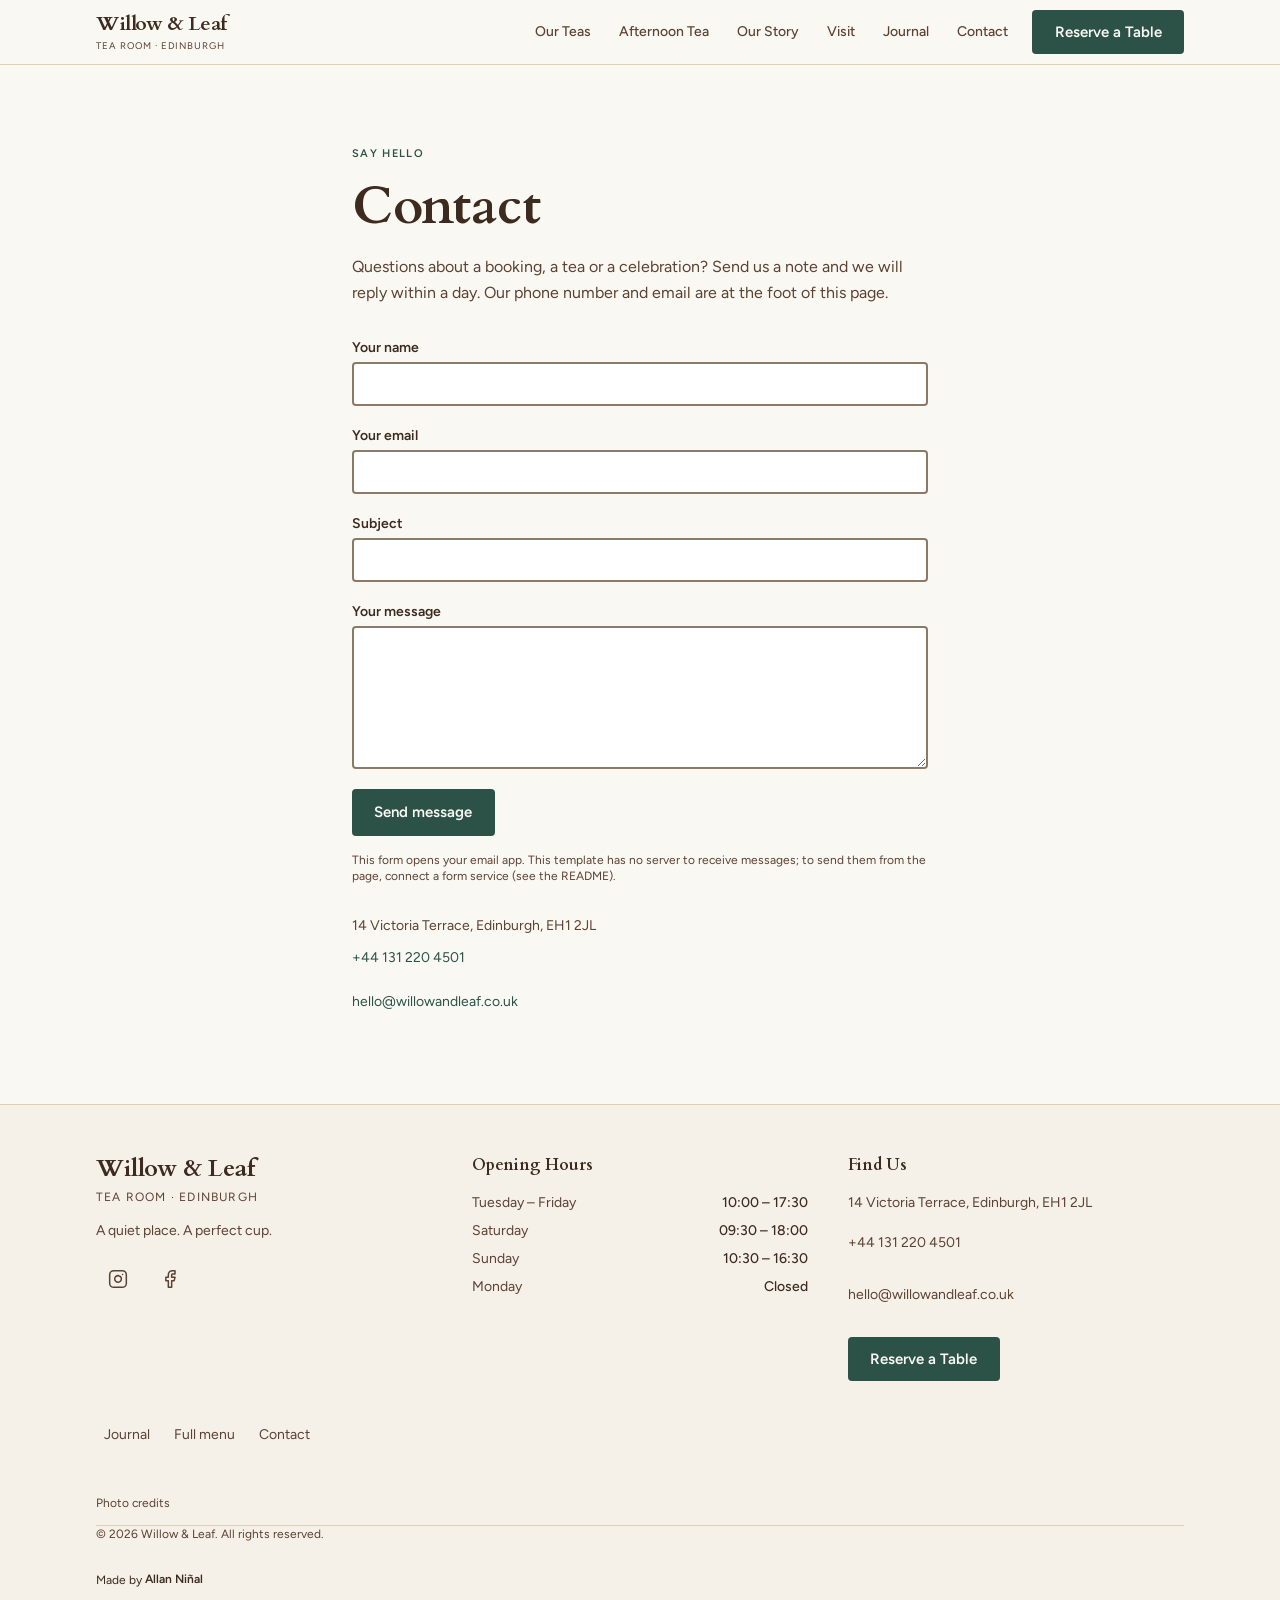
==== contact/index.html @ 3874a384 "Steeped HTML edition 1.0.0 Co-Authored-By: Claude Sonnet 5.5 <noreply@anthropic.com> Claude-Session:" ====
<!DOCTYPE html><html lang="en" class="scroll-smooth"> <head><meta charset="utf-8"><meta name="viewport" content="width=device-width, initial-scale=1, viewport-fit=cover"><meta name="theme-color" content="#FAF8F3"><title>Contact — Willow &amp; Leaf</title><meta name="description" content="Write to Willow &#38; Leaf: a booking, a tea or a celebration."><link rel="canonical" href="https://example.com/contact/"><meta name="robots" content="index, follow"><meta name="author" content="Willow &#38; Leaf"><!-- Open Graph --><meta property="og:title" content="Contact — Willow &#38; Leaf"><meta property="og:description" content="Write to Willow &#38; Leaf: a booking, a tea or a celebration."><meta property="og:url" content="https://example.com/contact/"><meta property="og:type" content="website"><meta property="og:site_name" content="The Willow &#38; Leaf Tea Room — Afternoon Tea &#38; Rare Teas"><meta property="og:locale" content="en_GB"><meta property="og:image" content="https://example.com/og-image.png"><meta property="og:image:type" content="image/png"><meta property="og:image:width" content="1200"><meta property="og:image:height" content="630"><meta property="og:image:alt" content="The Willow &#38; Leaf Tea Room — A quiet place. A perfect cup."><!-- Twitter / X --><meta name="twitter:card" content="summary_large_image"><meta name="twitter:title" content="Contact — Willow &#38; Leaf"><meta name="twitter:description" content="Write to Willow &#38; Leaf: a booking, a tea or a celebration."><meta name="twitter:image" content="https://example.com/og-image.png"><link rel="icon" href="../favicon.svg" type="image/svg+xml"><link rel="apple-touch-icon" href="../favicon.svg"><script type="application/ld+json">{"@context":"https://schema.org","@type":"CafeOrCoffeeShop","name":"The Willow & Leaf Tea Room","description":"A serene Edinburgh tea room: curated green, black, oolong, herbal and matcha teas, and afternoon tea sets.","url":"https://example.com/","telephone":"+44 131 220 4501","email":"hello@willowandleaf.co.uk","address":{"@type":"PostalAddress","streetAddress":"14 Victoria Terrace","addressLocality":"Edinburgh","addressRegion":"Scotland","postalCode":"EH1 2JL","addressCountry":"GB"},"geo":{"@type":"GeoCoordinates","latitude":55.949,"longitude":-3.1921},"openingHoursSpecification":[{"@type":"OpeningHoursSpecification","dayOfWeek":["Tuesday","Wednesday","Thursday","Friday"],"opens":"10:00","closes":"17:30"},{"@type":"OpeningHoursSpecification","dayOfWeek":"Saturday","opens":"09:30","closes":"18:00"},{"@type":"OpeningHoursSpecification","dayOfWeek":"Sunday","opens":"10:30","closes":"16:30"}],"hasMenu":"https://example.com/#teas","servesCuisine":"Tea Room","priceRange":"££","image":"https://example.com/og-image.png"}</script><script type="application/ld+json">{"@context":"https://schema.org","@type":"WebSite","name":"The Willow & Leaf Tea Room — Afternoon Tea & Rare Teas","url":"https://example.com/","description":"A serene Edinburgh tea room: curated green, black, oolong, herbal and matcha teas, and afternoon tea sets."}</script><script type="application/ld+json">{"@context":"https://schema.org","@type":"BreadcrumbList","itemListElement":[{"@type":"ListItem","position":1,"name":"Home","item":"https://example.com/"},{"@type":"ListItem","position":2,"name":"Contact","item":"https://example.com/contact/"}]}</script><link rel="stylesheet" href="../assets/index.BjaUnk6a.css"></head> <body class="min-h-screen flex flex-col antialiased"> <header class="sticky top-0 z-50" style="background-color: var(--color-bg); border-bottom: 1px solid var(--color-border);" data-astro-cid-ctg3m53h> <div class="container-x" data-astro-cid-ctg3m53h> <div class="flex items-center justify-between h-16 gap-4" data-astro-cid-ctg3m53h> <!-- Wordmark --> <a href="../index.html" class="flex flex-col justify-center leading-none" style="min-height: 44px;" aria-label="Willow & Leaf Tea Room — home" data-astro-cid-ctg3m53h> <span class="font-display text-xl font-bold tracking-tight" style="color: var(--color-text);" data-astro-cid-ctg3m53h>Willow &amp; Leaf</span> <span class="text-xs font-sans tracking-widest uppercase" style="color: var(--color-text-muted); font-size: 0.6rem;" data-astro-cid-ctg3m53h>Tea Room &middot; Edinburgh</span> </a> <!-- Desktop nav --> <nav class="desktop-nav" aria-label="Main navigation" data-astro-cid-ctg3m53h> <a href="../index.html#teas" class="nav-link" data-astro-cid-ctg3m53h>Our Teas</a><a href="../index.html#afternoon-tea" class="nav-link" data-astro-cid-ctg3m53h>Afternoon Tea</a><a href="../index.html#story" class="nav-link" data-astro-cid-ctg3m53h>Our Story</a><a href="../index.html#reservations" class="nav-link" data-astro-cid-ctg3m53h>Visit</a><a href="../journal/index.html" class="nav-link" data-astro-cid-ctg3m53h>Journal</a><a href="./index.html" class="nav-link" data-astro-cid-ctg3m53h>Contact</a> <a href="../index.html#reservations" class="btn-primary text-sm" style="min-height: 44px;" data-astro-cid-ctg3m53h>Reserve a Table</a> </nav> <!-- Phone: menu (no JavaScript) --> <details class="mobile-menu" data-astro-cid-ctg3m53h> <summary aria-label="Menu" data-astro-cid-ctg3m53h>Menu</summary> <nav aria-label="Mobile navigation" data-astro-cid-ctg3m53h> <a href="../index.html#teas" data-astro-cid-ctg3m53h>Our Teas</a><a href="../index.html#afternoon-tea" data-astro-cid-ctg3m53h>Afternoon Tea</a><a href="../index.html#story" data-astro-cid-ctg3m53h>Our Story</a><a href="../index.html#reservations" data-astro-cid-ctg3m53h>Visit</a><a href="../journal/index.html" data-astro-cid-ctg3m53h>Journal</a><a href="./index.html" data-astro-cid-ctg3m53h>Contact</a> <a href="../index.html#reservations" class="mobile-menu__cta" data-astro-cid-ctg3m53h>Reserve a Table</a> </nav> </details> </div> </div> </header>  <main id="main-content" class="flex-1">  <section class="container-x py-20" aria-labelledby="contact-heading"> <div class="max-w-xl mx-auto"> <p class="label-eyebrow mb-3">Say hello</p> <h1 id="contact-heading" class="font-display font-bold" style="font-size: clamp(2.25rem, 5vw, 3.25rem); color: var(--color-text);">Contact</h1> <p class="mt-4 text-base leading-relaxed" style="color: var(--color-text-muted);">Questions about a booking, a tea or a celebration? Send us a note and we will reply within a day. Our phone number and email are at the foot of this page.</p> <!--
        No back end. This form opens the visitor's email app, addressed to the
        address below. To send messages from the page itself, point `action` at a
        form service (Formspree, Formspark, Web3Forms, Netlify Forms...), remove
        enctype, and set method="post" as that service describes.
      --> <form action="mailto:hello@willowandleaf.co.uk" method="post" enctype="text/plain" class="mt-8 grid gap-5"> <label class="grid gap-1 text-sm font-semibold" style="color: var(--color-text);">Your name
<input type="text" name="name" required autocomplete="name" class="field"> </label> <label class="grid gap-1 text-sm font-semibold" style="color: var(--color-text);">Your email
<input type="email" name="email" required autocomplete="email" class="field"> </label> <label class="grid gap-1 text-sm font-semibold" style="color: var(--color-text);">Subject
<input type="text" name="subject" class="field"> </label> <label class="grid gap-1 text-sm font-semibold" style="color: var(--color-text);">Your message
<textarea name="message" rows="6" required class="field"></textarea> </label> <div><button type="submit" class="btn-primary">Send message</button></div> </form> <p class="mt-4 text-xs" style="color: var(--color-text-muted);">
This form opens your email app. This template has no server to receive messages; to send them from the page, connect a form service (see the README).
</p> <address class="not-italic mt-8 text-sm" style="color: var(--color-text-muted);"> 14 Victoria Terrace, Edinburgh, EH1 2JL<br> <a href="tel:+441312204501" style="color: var(--color-accent); display: inline-flex; align-items: center; min-height: 44px;">+44 131 220 4501</a><br> <a href="mailto:hello@willowandleaf.co.uk" style="color: var(--color-accent); display: inline-flex; align-items: center; min-height: 44px;">hello@willowandleaf.co.uk</a> </address> </div> </section>  </main> <footer style="background-color: var(--color-surface); border-top: 1px solid var(--color-border);" data-astro-cid-gcn2mc3v> <div class="container-x py-12" data-astro-cid-gcn2mc3v> <div class="grid grid-cols-1 md:grid-cols-3 gap-10" data-astro-cid-gcn2mc3v> <!-- Brand --> <div data-astro-cid-gcn2mc3v> <p class="font-display text-2xl font-bold" style="color: var(--color-text);" data-astro-cid-gcn2mc3v>Willow &amp; Leaf</p> <p class="text-xs tracking-widest uppercase mt-1 mb-4" style="color: var(--color-text-muted); font-family: Figtree, sans-serif;" data-astro-cid-gcn2mc3v>Tea Room · Edinburgh</p> <p class="text-sm" style="color: var(--color-text-muted);" data-astro-cid-gcn2mc3v>A quiet place. A perfect cup.</p> <div class="flex gap-2 mt-4" data-astro-cid-gcn2mc3v> <a href="https://instagram.com" target="_blank" rel="noopener noreferrer" aria-label="Instagram" class="hover:opacity-70 transition-opacity" style="color: var(--color-text-muted); display:inline-flex; align-items:center; justify-content:center; min-width:44px; min-height:44px;" data-astro-cid-gcn2mc3v> <!-- Instagram icon --> <svg width="20" height="20" viewBox="0 0 24 24" fill="none" stroke="currentColor" stroke-width="1.8" stroke-linecap="round" stroke-linejoin="round" aria-hidden="true" data-astro-cid-gcn2mc3v> <rect x="2" y="2" width="20" height="20" rx="5" ry="5" data-astro-cid-gcn2mc3v></rect><path d="M16 11.37A4 4 0 1 1 12.63 8 4 4 0 0 1 16 11.37z" data-astro-cid-gcn2mc3v></path><line x1="17.5" y1="6.5" x2="17.51" y2="6.5" data-astro-cid-gcn2mc3v></line> </svg> </a> <a href="https://facebook.com" target="_blank" rel="noopener noreferrer" aria-label="Facebook" class="hover:opacity-70 transition-opacity" style="color: var(--color-text-muted); display:inline-flex; align-items:center; justify-content:center; min-width:44px; min-height:44px;" data-astro-cid-gcn2mc3v> <svg width="20" height="20" viewBox="0 0 24 24" fill="none" stroke="currentColor" stroke-width="1.8" stroke-linecap="round" stroke-linejoin="round" aria-hidden="true" data-astro-cid-gcn2mc3v> <path d="M18 2h-3a5 5 0 0 0-5 5v3H7v4h3v8h4v-8h3l1-4h-4V7a1 1 0 0 1 1-1h3z" data-astro-cid-gcn2mc3v></path> </svg> </a> </div> </div> <!-- Hours --> <div data-astro-cid-gcn2mc3v> <h2 class="font-display text-base font-bold mb-4" style="color: var(--color-text);" data-astro-cid-gcn2mc3v>Opening Hours</h2> <dl class="space-y-2" data-astro-cid-gcn2mc3v> <div class="flex justify-between gap-4 text-sm" data-astro-cid-gcn2mc3v> <dt style="color: var(--color-text-muted);" data-astro-cid-gcn2mc3v>Tuesday – Friday</dt> <dd class="font-medium" style="color: var(--color-text);" data-astro-cid-gcn2mc3v>10:00 – 17:30</dd> </div><div class="flex justify-between gap-4 text-sm" data-astro-cid-gcn2mc3v> <dt style="color: var(--color-text-muted);" data-astro-cid-gcn2mc3v>Saturday</dt> <dd class="font-medium" style="color: var(--color-text);" data-astro-cid-gcn2mc3v>09:30 – 18:00</dd> </div><div class="flex justify-between gap-4 text-sm" data-astro-cid-gcn2mc3v> <dt style="color: var(--color-text-muted);" data-astro-cid-gcn2mc3v>Sunday</dt> <dd class="font-medium" style="color: var(--color-text);" data-astro-cid-gcn2mc3v>10:30 – 16:30</dd> </div><div class="flex justify-between gap-4 text-sm" data-astro-cid-gcn2mc3v> <dt style="color: var(--color-text-muted);" data-astro-cid-gcn2mc3v>Monday</dt> <dd class="font-medium" style="color: var(--color-text);" data-astro-cid-gcn2mc3v>Closed</dd> </div> </dl> </div> <!-- Contact --> <div data-astro-cid-gcn2mc3v> <h2 class="font-display text-base font-bold mb-4" style="color: var(--color-text);" data-astro-cid-gcn2mc3v>Find Us</h2> <address class="not-italic space-y-2 text-sm" style="color: var(--color-text-muted);" data-astro-cid-gcn2mc3v> <p data-astro-cid-gcn2mc3v>14 Victoria Terrace, Edinburgh, EH1 2JL</p> <p data-astro-cid-gcn2mc3v> <a href="tel:+441312204501" class="hover:underline" style="color: var(--color-text-muted); display:inline-flex; align-items:center; min-height:44px;" data-astro-cid-gcn2mc3v>+44 131 220 4501</a> </p> <p data-astro-cid-gcn2mc3v> <a href="mailto:hello@willowandleaf.co.uk" class="hover:underline" style="color: var(--color-text-muted); display:inline-flex; align-items:center; min-height:44px;" data-astro-cid-gcn2mc3v>hello@willowandleaf.co.uk</a> </p> </address> <div class="mt-5" data-astro-cid-gcn2mc3v> <a href="../index.html#reservations" class="btn-primary text-sm" data-astro-cid-gcn2mc3v>Reserve a Table</a> </div> </div> </div> <nav aria-label="Pages" class="mt-8 text-sm flex flex-wrap gap-x-2" data-astro-cid-gcn2mc3v> <a href="../journal/index.html" style="color: var(--color-text-muted); padding: 0 0.5rem; display:inline-flex; align-items:center; min-height:44px;" data-astro-cid-gcn2mc3v>Journal</a> <a href="../menu/index.html" style="color: var(--color-text-muted); padding: 0 0.5rem; display:inline-flex; align-items:center; min-height:44px;" data-astro-cid-gcn2mc3v>Full menu</a> <a href="./index.html" style="color: var(--color-text-muted); padding: 0 0.5rem; display:inline-flex; align-items:center; min-height:44px;" data-astro-cid-gcn2mc3v>Contact</a> </nav> <!-- Photo credits. Required while you use the demo photos (Unsplash asks for
         the photographer and a link). Delete this whole <details> block once you
         have replaced the photos with your own. --> <details class="mt-6 text-xs" style="color: var(--color-text-muted);" data-photo-credits data-astro-cid-gcn2mc3v> <summary style="cursor: pointer; min-height: 44px; display: flex; align-items: center;" data-astro-cid-gcn2mc3v>Photo credits</summary> <p class="mt-2" data-astro-cid-gcn2mc3v>
Demo photographs from <a href="https://unsplash.com/?utm_source=allanninal_dev&utm_medium=referral" style="text-decoration: underline;" data-astro-cid-gcn2mc3v>Unsplash</a>. Replace them, and these credits, with your own before launch.
</p> <ul class="mt-2 space-y-1 list-none p-0" data-astro-cid-gcn2mc3v> <li data-astro-cid-gcn2mc3v>Tea room hero: Photo by <a href="https://unsplash.com/@tom_macret?utm_source=allanninal_dev&utm_medium=referral" style="text-decoration: underline;" data-astro-cid-gcn2mc3v>Tom Macret</a> on <a href="https://unsplash.com/photos/1_xwVP_vsGY?utm_source=allanninal_dev&utm_medium=referral" style="text-decoration: underline;" data-astro-cid-gcn2mc3v>Unsplash</a></li><li data-astro-cid-gcn2mc3v>Main tea room: Photo by <a href="https://unsplash.com/@next_angus?utm_source=allanninal_dev&utm_medium=referral" style="text-decoration: underline;" data-astro-cid-gcn2mc3v>angus chow</a> on <a href="https://unsplash.com/photos/ofVDtGFlFVE?utm_source=allanninal_dev&utm_medium=referral" style="text-decoration: underline;" data-astro-cid-gcn2mc3v>Unsplash</a></li><li data-astro-cid-gcn2mc3v>Matcha preparation: Photo by <a href="https://unsplash.com/@danielstiel?utm_source=allanninal_dev&utm_medium=referral" style="text-decoration: underline;" data-astro-cid-gcn2mc3v>Daniel Stiel</a> on <a href="https://unsplash.com/photos/DzVKl4U-3NA?utm_source=allanninal_dev&utm_medium=referral" style="text-decoration: underline;" data-astro-cid-gcn2mc3v>Unsplash</a></li><li data-astro-cid-gcn2mc3v>Three-tier stand: Photo by <a href="https://unsplash.com/@micheile?utm_source=allanninal_dev&utm_medium=referral" style="text-decoration: underline;" data-astro-cid-gcn2mc3v>micheile henderson</a> on <a href="https://unsplash.com/photos/ofHmRLuKfmw?utm_source=allanninal_dev&utm_medium=referral" style="text-decoration: underline;" data-astro-cid-gcn2mc3v>Unsplash</a></li><li data-astro-cid-gcn2mc3v>Tea selection: Photo by <a href="https://unsplash.com/@mediha32?utm_source=allanninal_dev&utm_medium=referral" style="text-decoration: underline;" data-astro-cid-gcn2mc3v>mediha ekici</a> on <a href="https://unsplash.com/photos/zTtMi-kh7Uo?utm_source=allanninal_dev&utm_medium=referral" style="text-decoration: underline;" data-astro-cid-gcn2mc3v>Unsplash</a></li><li data-astro-cid-gcn2mc3v>Handmade teaware: Photo by <a href="https://unsplash.com/@eprouzet?utm_source=allanninal_dev&utm_medium=referral" style="text-decoration: underline;" data-astro-cid-gcn2mc3v>Eric Prouzet</a> on <a href="https://unsplash.com/photos/ci5XSX79brI?utm_source=allanninal_dev&utm_medium=referral" style="text-decoration: underline;" data-astro-cid-gcn2mc3v>Unsplash</a></li><li data-astro-cid-gcn2mc3v>Garden terrace: Photo by <a href="https://unsplash.com/@nicknight?utm_source=allanninal_dev&utm_medium=referral" style="text-decoration: underline;" data-astro-cid-gcn2mc3v>Nick Night</a> on <a href="https://unsplash.com/photos/8C5n-gZHw6s?utm_source=allanninal_dev&utm_medium=referral" style="text-decoration: underline;" data-astro-cid-gcn2mc3v>Unsplash</a></li> </ul> </details> <!-- Bottom bar --> <hr class="section-rule my-8" data-astro-cid-gcn2mc3v> <p class="text-xs" style="color: var(--color-text-muted);" data-astro-cid-gcn2mc3v>&copy; 2026 Willow &amp; Leaf. All rights reserved.</p>  <p class="maker-credit" data-maker-credit="1" data-astro-cid-gcn2mc3v>Made by <a style="display:inline-flex; align-items:center; min-height:44px;" href="https://www.linkedin.com/in/allanninal/" data-maker-credit="1" target="_blank" rel="noopener noreferrer" data-astro-cid-gcn2mc3v>Allan Ni&ntilde;al</a></p> </div> </footer>   </body></html>
---- assets/index.BjaUnk6a.css ----
@font-face{font-family:Cardo;font-style:normal;font-display:swap;font-weight:400;src:url([data-uri]) format("woff2"),url([data-uri]) format("woff");unicode-range:U+0304-0305,U+0308,U+0331,U+10330-1034A}@font-face{font-family:Cardo;font-style:normal;font-display:swap;font-weight:400;src:url(./cardo-greek-ext-400-normal.BmflC58X.woff2) format("woff2"),url(./cardo-greek-ext-400-normal.CB8xVWWz.woff) format("woff");unicode-range:U+1F00-1FFF}@font-face{font-family:Cardo;font-style:normal;font-display:swap;font-weight:400;src:url(./cardo-greek-400-normal.FVaAFONy.woff2) format("woff2"),url(./cardo-greek-400-normal.DLTL0h9b.woff) format("woff");unicode-range:U+0370-0377,U+037A-037F,U+0384-038A,U+038C,U+038E-03A1,U+03A3-03FF}@font-face{font-family:Cardo;font-style:normal;font-display:swap;font-weight:400;src:url(./cardo-hebrew-400-normal.XzdPOIGN.woff2) format("woff2"),url(./cardo-hebrew-400-normal.CUvtiQ2s.woff) format("woff");unicode-range:U+0307-0308,U+0590-05FF,U+200C-2010,U+20AA,U+25CC,U+FB1D-FB4F}@font-face{font-family:Cardo;font-style:normal;font-display:swap;font-weight:400;src:url([data-uri]) format("woff2"),url([data-uri]) format("woff");unicode-range:U+10300-1032F}@font-face{font-family:Cardo;font-style:normal;font-display:swap;font-weight:400;src:url([data-uri]) format("woff2"),url([data-uri]) format("woff");unicode-range:U+16A0-16F8}@font-face{font-family:Cardo;font-style:normal;font-display:swap;font-weight:400;src:url(./cardo-latin-ext-400-normal.Bz9_wDRX.woff2) format("woff2"),url(./cardo-latin-ext-400-normal.Cevs836X.woff) format("woff");unicode-range:U+0100-02BA,U+02BD-02C5,U+02C7-02CC,U+02CE-02D7,U+02DD-02FF,U+0304,U+0308,U+0329,U+1D00-1DBF,U+1E00-1E9F,U+1EF2-1EFF,U+2020,U+20A0-20AB,U+20AD-20C0,U+2113,U+2C60-2C7F,U+A720-A7FF}@font-face{font-family:Cardo;font-style:normal;font-display:swap;font-weight:400;src:url(./cardo-latin-400-normal.CFoX0N4J.woff2) format("woff2"),url(./cardo-latin-400-normal.DBrrJcp6.woff) format("woff");unicode-range:U+0000-00FF,U+0131,U+0152-0153,U+02BB-02BC,U+02C6,U+02DA,U+02DC,U+0304,U+0308,U+0329,U+2000-206F,U+20AC,U+2122,U+2191,U+2193,U+2212,U+2215,U+FEFF,U+FFFD}@font-face{font-family:Cardo;font-style:italic;font-display:swap;font-weight:400;src:url([data-uri]) format("woff2"),url([data-uri]) format("woff");unicode-range:U+0304-0305,U+0308,U+0331,U+10330-1034A}@font-face{font-family:Cardo;font-style:italic;font-display:swap;font-weight:400;src:url(./cardo-greek-ext-400-italic.BaygHXC1.woff2) format("woff2"),url(./cardo-greek-ext-400-italic.Kv0lm6TA.woff) format("woff");unicode-range:U+1F00-1FFF}@font-face{font-family:Cardo;font-style:italic;font-display:swap;font-weight:400;src:url(./cardo-greek-400-italic.CVrcLkMl.woff2) format("woff2"),url(./cardo-greek-400-italic.BV5pmvav.woff) format("woff");unicode-range:U+0370-0377,U+037A-037F,U+0384-038A,U+038C,U+038E-03A1,U+03A3-03FF}@font-face{font-family:Cardo;font-style:italic;font-display:swap;font-weight:400;src:url(./cardo-hebrew-400-italic.BEi7fGyD.woff2) format("woff2"),url(./cardo-hebrew-400-italic.D9b1VHUb.woff) format("woff");unicode-range:U+0307-0308,U+0590-05FF,U+200C-2010,U+20AA,U+25CC,U+FB1D-FB4F}@font-face{font-family:Cardo;font-style:italic;font-display:swap;font-weight:400;src:url([data-uri]) format("woff2"),url([data-uri]) format("woff");unicode-range:U+10300-1032F}@font-face{font-family:Cardo;font-style:italic;font-display:swap;font-weight:400;src:url([data-uri]) format("woff2"),url([data-uri]) format("woff");unicode-range:U+16A0-16F8}@font-face{font-family:Cardo;font-style:italic;font-display:swap;font-weight:400;src:url(./cardo-latin-ext-400-italic.CPQFJdow.woff2) format("woff2"),url(./cardo-latin-ext-400-italic.Laf-jz1k.woff) format("woff");unicode-range:U+0100-02BA,U+02BD-02C5,U+02C7-02CC,U+02CE-02D7,U+02DD-02FF,U+0304,U+0308,U+0329,U+1D00-1DBF,U+1E00-1E9F,U+1EF2-1EFF,U+2020,U+20A0-20AB,U+20AD-20C0,U+2113,U+2C60-2C7F,U+A720-A7FF}@font-face{font-family:Cardo;font-style:italic;font-display:swap;font-weight:400;src:url(./cardo-latin-400-italic.DS-zTz6l.woff2) format("woff2"),url(./cardo-latin-400-italic.4xrlgVMP.woff) format("woff");unicode-range:U+0000-00FF,U+0131,U+0152-0153,U+02BB-02BC,U+02C6,U+02DA,U+02DC,U+0304,U+0308,U+0329,U+2000-206F,U+20AC,U+2122,U+2191,U+2193,U+2212,U+2215,U+FEFF,U+FFFD}@font-face{font-family:Cardo;font-style:normal;font-display:swap;font-weight:700;src:url([data-uri]) format("woff2"),url([data-uri]) format("woff");unicode-range:U+0304-0305,U+0308,U+0331,U+10330-1034A}@font-face{font-family:Cardo;font-style:normal;font-display:swap;font-weight:700;src:url(./cardo-greek-ext-700-normal.CHTlP3tq.woff2) format("woff2"),url(./cardo-greek-ext-700-normal.CEXTY09e.woff) format("woff");unicode-range:U+1F00-1FFF}@font-face{font-family:Cardo;font-style:normal;font-display:swap;font-weight:700;src:url(./cardo-greek-700-normal.zkkIUgsJ.woff2) format("woff2"),url(./cardo-greek-700-normal.CZgR5mDV.woff) format("woff");unicode-range:U+0370-0377,U+037A-037F,U+0384-038A,U+038C,U+038E-03A1,U+03A3-03FF}@font-face{font-family:Cardo;font-style:normal;font-display:swap;font-weight:700;src:url(./cardo-hebrew-700-normal.DHwBLJOQ.woff2) format("woff2"),url(./cardo-hebrew-700-normal.-rh2rfSU.woff) format("woff");unicode-range:U+0307-0308,U+0590-05FF,U+200C-2010,U+20AA,U+25CC,U+FB1D-FB4F}@font-face{font-family:Cardo;font-style:normal;font-display:swap;font-weight:700;src:url([data-uri]) format("woff2"),url([data-uri]) format("woff");unicode-range:U+10300-1032F}@font-face{font-family:Cardo;font-style:normal;font-display:swap;font-weight:700;src:url([data-uri]) format("woff2"),url([data-uri]) format("woff");unicode-range:U+16A0-16F8}@font-face{font-family:Cardo;font-style:normal;font-display:swap;font-weight:700;src:url(./cardo-latin-ext-700-normal.DQzda8Tv.woff2) format("woff2"),url(./cardo-latin-ext-700-normal._oawv27n.woff) format("woff");unicode-range:U+0100-02BA,U+02BD-02C5,U+02C7-02CC,U+02CE-02D7,U+02DD-02FF,U+0304,U+0308,U+0329,U+1D00-1DBF,U+1E00-1E9F,U+1EF2-1EFF,U+2020,U+20A0-20AB,U+20AD-20C0,U+2113,U+2C60-2C7F,U+A720-A7FF}@font-face{font-family:Cardo;font-style:normal;font-display:swap;font-weight:700;src:url(./cardo-latin-700-normal.C0AJnwFQ.woff2) format("woff2"),url(./cardo-latin-700-normal.lRoFMtMe.woff) format("woff");unicode-range:U+0000-00FF,U+0131,U+0152-0153,U+02BB-02BC,U+02C6,U+02DA,U+02DC,U+0304,U+0308,U+0329,U+2000-206F,U+20AC,U+2122,U+2191,U+2193,U+2212,U+2215,U+FEFF,U+FFFD}@font-face{font-family:Figtree;font-style:normal;font-display:swap;font-weight:400;src:url(./figtree-latin-ext-400-normal.CXAzuTZb.woff2) format("woff2"),url(./figtree-latin-ext-400-normal.Gbh-3PTk.woff) format("woff");unicode-range:U+0100-02BA,U+02BD-02C5,U+02C7-02CC,U+02CE-02D7,U+02DD-02FF,U+0304,U+0308,U+0329,U+1D00-1DBF,U+1E00-1E9F,U+1EF2-1EFF,U+2020,U+20A0-20AB,U+20AD-20C0,U+2113,U+2C60-2C7F,U+A720-A7FF}@font-face{font-family:Figtree;font-style:normal;font-display:swap;font-weight:400;src:url(./figtree-latin-400-normal.g7Dtegnw.woff2) format("woff2"),url(./figtree-latin-400-normal.BD4aNku5.woff) format("woff");unicode-range:U+0000-00FF,U+0131,U+0152-0153,U+02BB-02BC,U+02C6,U+02DA,U+02DC,U+0304,U+0308,U+0329,U+2000-206F,U+20AC,U+2122,U+2191,U+2193,U+2212,U+2215,U+FEFF,U+FFFD}@font-face{font-family:Figtree;font-style:normal;font-display:swap;font-weight:500;src:url(./figtree-latin-ext-500-normal.Du0rIuHj.woff2) format("woff2"),url(./figtree-latin-ext-500-normal.BOEJvrb_.woff) format("woff");unicode-range:U+0100-02BA,U+02BD-02C5,U+02C7-02CC,U+02CE-02D7,U+02DD-02FF,U+0304,U+0308,U+0329,U+1D00-1DBF,U+1E00-1E9F,U+1EF2-1EFF,U+2020,U+20A0-20AB,U+20AD-20C0,U+2113,U+2C60-2C7F,U+A720-A7FF}@font-face{font-family:Figtree;font-style:normal;font-display:swap;font-weight:500;src:url(./figtree-latin-500-normal.BWnGEVsr.woff2) format("woff2"),url(./figtree-latin-500-normal.B_yy1phn.woff) format("woff");unicode-range:U+0000-00FF,U+0131,U+0152-0153,U+02BB-02BC,U+02C6,U+02DA,U+02DC,U+0304,U+0308,U+0329,U+2000-206F,U+20AC,U+2122,U+2191,U+2193,U+2212,U+2215,U+FEFF,U+FFFD}@font-face{font-family:Figtree;font-style:normal;font-display:swap;font-weight:600;src:url(./figtree-latin-ext-600-normal.DJlfifZj.woff2) format("woff2"),url(./figtree-latin-ext-600-normal.CQqsimlV.woff) format("woff");unicode-range:U+0100-02BA,U+02BD-02C5,U+02C7-02CC,U+02CE-02D7,U+02DD-02FF,U+0304,U+0308,U+0329,U+1D00-1DBF,U+1E00-1E9F,U+1EF2-1EFF,U+2020,U+20A0-20AB,U+20AD-20C0,U+2113,U+2C60-2C7F,U+A720-A7FF}@font-face{font-family:Figtree;font-style:normal;font-display:swap;font-weight:600;src:url(./figtree-latin-600-normal.Cv_xCTDl.woff2) format("woff2"),url(./figtree-latin-600-normal.BM_oTo4n.woff) format("woff");unicode-range:U+0000-00FF,U+0131,U+0152-0153,U+02BB-02BC,U+02C6,U+02DA,U+02DC,U+0304,U+0308,U+0329,U+2000-206F,U+20AC,U+2122,U+2191,U+2193,U+2212,U+2215,U+FEFF,U+FFFD}@font-face{font-family:Figtree;font-style:normal;font-display:swap;font-weight:700;src:url(./figtree-latin-ext-700-normal.CS4sQkGV.woff2) format("woff2"),url(./figtree-latin-ext-700-normal.BoDi4KL2.woff) format("woff");unicode-range:U+0100-02BA,U+02BD-02C5,U+02C7-02CC,U+02CE-02D7,U+02DD-02FF,U+0304,U+0308,U+0329,U+1D00-1DBF,U+1E00-1E9F,U+1EF2-1EFF,U+2020,U+20A0-20AB,U+20AD-20C0,U+2113,U+2C60-2C7F,U+A720-A7FF}@font-face{font-family:Figtree;font-style:normal;font-display:swap;font-weight:700;src:url(./figtree-latin-700-normal.th6qEP7c.woff2) format("woff2"),url(./figtree-latin-700-normal.BCCt2T1q.woff) format("woff");unicode-range:U+0000-00FF,U+0131,U+0152-0153,U+02BB-02BC,U+02C6,U+02DA,U+02DC,U+0304,U+0308,U+0329,U+2000-206F,U+20AC,U+2122,U+2191,U+2193,U+2212,U+2215,U+FEFF,U+FFFD}*,:before,:after{--tw-border-spacing-x: 0;--tw-border-spacing-y: 0;--tw-translate-x: 0;--tw-translate-y: 0;--tw-rotate: 0;--tw-skew-x: 0;--tw-skew-y: 0;--tw-scale-x: 1;--tw-scale-y: 1;--tw-pan-x: ;--tw-pan-y: ;--tw-pinch-zoom: ;--tw-scroll-snap-strictness: proximity;--tw-gradient-from-position: ;--tw-gradient-via-position: ;--tw-gradient-to-position: ;--tw-ordinal: ;--tw-slashed-zero: ;--tw-numeric-figure: ;--tw-numeric-spacing: ;--tw-numeric-fraction: ;--tw-ring-inset: ;--tw-ring-offset-width: 0px;--tw-ring-offset-color: #fff;--tw-ring-color: rgb(59 130 246 / .5);--tw-ring-offset-shadow: 0 0 #0000;--tw-ring-shadow: 0 0 #0000;--tw-shadow: 0 0 #0000;--tw-shadow-colored: 0 0 #0000;--tw-blur: ;--tw-brightness: ;--tw-contrast: ;--tw-grayscale: ;--tw-hue-rotate: ;--tw-invert: ;--tw-saturate: ;--tw-sepia: ;--tw-drop-shadow: ;--tw-backdrop-blur: ;--tw-backdrop-brightness: ;--tw-backdrop-contrast: ;--tw-backdrop-grayscale: ;--tw-backdrop-hue-rotate: ;--tw-backdrop-invert: ;--tw-backdrop-opacity: ;--tw-backdrop-saturate: ;--tw-backdrop-sepia: ;--tw-contain-size: ;--tw-contain-layout: ;--tw-contain-paint: ;--tw-contain-style: }::backdrop{--tw-border-spacing-x: 0;--tw-border-spacing-y: 0;--tw-translate-x: 0;--tw-translate-y: 0;--tw-rotate: 0;--tw-skew-x: 0;--tw-skew-y: 0;--tw-scale-x: 1;--tw-scale-y: 1;--tw-pan-x: ;--tw-pan-y: ;--tw-pinch-zoom: ;--tw-scroll-snap-strictness: proximity;--tw-gradient-from-position: ;--tw-gradient-via-position: ;--tw-gradient-to-position: ;--tw-ordinal: ;--tw-slashed-zero: ;--tw-numeric-figure: ;--tw-numeric-spacing: ;--tw-numeric-fraction: ;--tw-ring-inset: ;--tw-ring-offset-width: 0px;--tw-ring-offset-color: #fff;--tw-ring-color: rgb(59 130 246 / .5);--tw-ring-offset-shadow: 0 0 #0000;--tw-ring-shadow: 0 0 #0000;--tw-shadow: 0 0 #0000;--tw-shadow-colored: 0 0 #0000;--tw-blur: ;--tw-brightness: ;--tw-contrast: ;--tw-grayscale: ;--tw-hue-rotate: ;--tw-invert: ;--tw-saturate: ;--tw-sepia: ;--tw-drop-shadow: ;--tw-backdrop-blur: ;--tw-backdrop-brightness: ;--tw-backdrop-contrast: ;--tw-backdrop-grayscale: ;--tw-backdrop-hue-rotate: ;--tw-backdrop-invert: ;--tw-backdrop-opacity: ;--tw-backdrop-saturate: ;--tw-backdrop-sepia: ;--tw-contain-size: ;--tw-contain-layout: ;--tw-contain-paint: ;--tw-contain-style: }*,:before,:after{box-sizing:border-box;border-width:0;border-style:solid;border-color:#e5e7eb}:before,:after{--tw-content: ""}html,:host{line-height:1.5;-webkit-text-size-adjust:100%;-moz-tab-size:4;-o-tab-size:4;tab-size:4;font-family:Figtree,system-ui,sans-serif;font-feature-settings:normal;font-variation-settings:normal;-webkit-tap-highlight-color:transparent}body{margin:0;line-height:inherit}hr{height:0;color:inherit;border-top-width:1px}abbr:where([title]){-webkit-text-decoration:underline dotted;text-decoration:underline dotted}h1,h2,h3,h4,h5,h6{font-size:inherit;font-weight:inherit}a{color:inherit;text-decoration:inherit}b,strong{font-weight:bolder}code,kbd,samp,pre{font-family:ui-monospace,SFMono-Regular,Menlo,Monaco,Consolas,Liberation Mono,Courier New,monospace;font-feature-settings:normal;font-variation-settings:normal;font-size:1em}small{font-size:80%}sub,sup{font-size:75%;line-height:0;position:relative;vertical-align:baseline}sub{bottom:-.25em}sup{top:-.5em}table{text-indent:0;border-color:inherit;border-collapse:collapse}button,input,optgroup,select,textarea{font-family:inherit;font-feature-settings:inherit;font-variation-settings:inherit;font-size:100%;font-weight:inherit;line-height:inherit;letter-spacing:inherit;color:inherit;margin:0;padding:0}button,select{text-transform:none}button,input:where([type=button]),input:where([type=reset]),input:where([type=submit]){-webkit-appearance:button;background-color:transparent;background-image:none}:-moz-focusring{outline:auto}:-moz-ui-invalid{box-shadow:none}progress{vertical-align:baseline}::-webkit-inner-spin-button,::-webkit-outer-spin-button{height:auto}[type=search]{-webkit-appearance:textfield;outline-offset:-2px}::-webkit-search-decoration{-webkit-appearance:none}::-webkit-file-upload-button{-webkit-appearance:button;font:inherit}summary{display:list-item}blockquote,dl,dd,h1,h2,h3,h4,h5,h6,hr,figure,p,pre{margin:0}fieldset{margin:0;padding:0}legend{padding:0}ol,ul,menu{list-style:none;margin:0;padding:0}dialog{padding:0}textarea{resize:vertical}input::-moz-placeholder,textarea::-moz-placeholder{opacity:1;color:#9ca3af}input::placeholder,textarea::placeholder{opacity:1;color:#9ca3af}button,[role=button]{cursor:pointer}:disabled{cursor:default}img,svg,video,canvas,audio,iframe,embed,object{display:block;vertical-align:middle}img,video{max-width:100%;height:auto}[hidden]:where(:not([hidden=until-found])){display:none}.sr-only{position:absolute;width:1px;height:1px;padding:0;margin:-1px;overflow:hidden;clip:rect(0,0,0,0);white-space:nowrap;border-width:0}.absolute{position:absolute}.relative{position:relative}.sticky{position:sticky}.right-5{right:1.25rem}.top-0{top:0}.top-5{top:1.25rem}.z-10{z-index:10}.z-50{z-index:50}.m-0{margin:0}.mx-auto{margin-left:auto;margin-right:auto}.my-8{margin-top:2rem;margin-bottom:2rem}.mb-1{margin-bottom:.25rem}.mb-10{margin-bottom:2.5rem}.mb-12{margin-bottom:3rem}.mb-14{margin-bottom:3.5rem}.mb-2{margin-bottom:.5rem}.mb-3{margin-bottom:.75rem}.mb-4{margin-bottom:1rem}.mb-5{margin-bottom:1.25rem}.mb-6{margin-bottom:1.5rem}.ml-1\.5{margin-left:.375rem}.ml-2{margin-left:.5rem}.mt-1{margin-top:.25rem}.mt-10{margin-top:2.5rem}.mt-12{margin-top:3rem}.mt-2{margin-top:.5rem}.mt-3{margin-top:.75rem}.mt-4{margin-top:1rem}.mt-5{margin-top:1.25rem}.mt-6{margin-top:1.5rem}.mt-8{margin-top:2rem}.mt-auto{margin-top:auto}.block{display:block}.flex{display:flex}.inline-flex{display:inline-flex}.table{display:table}.grid{display:grid}.hidden{display:none}.aspect-square{aspect-ratio:1 / 1}.h-16{height:4rem}.h-4{height:1rem}.min-h-screen{min-height:100vh}.w-4{width:1rem}.w-full{width:100%}.max-w-2xl{max-width:42rem}.max-w-3xl{max-width:48rem}.max-w-xl{max-width:36rem}.flex-1{flex:1 1 0%}.shrink-0{flex-shrink:0}.list-disc{list-style-type:disc}.list-none{list-style-type:none}.grid-cols-1{grid-template-columns:repeat(1,minmax(0,1fr))}.grid-cols-2{grid-template-columns:repeat(2,minmax(0,1fr))}.flex-col{flex-direction:column}.flex-wrap{flex-wrap:wrap}.items-start{align-items:flex-start}.items-center{align-items:center}.items-baseline{align-items:baseline}.justify-center{justify-content:center}.justify-between{justify-content:space-between}.gap-1{gap:.25rem}.gap-1\.5{gap:.375rem}.gap-10{gap:2.5rem}.gap-12{gap:3rem}.gap-2{gap:.5rem}.gap-2\.5{gap:.625rem}.gap-3{gap:.75rem}.gap-4{gap:1rem}.gap-5{gap:1.25rem}.gap-6{gap:1.5rem}.gap-8{gap:2rem}.gap-x-2{-moz-column-gap:.5rem;column-gap:.5rem}.space-y-1>:not([hidden])~:not([hidden]){--tw-space-y-reverse: 0;margin-top:calc(.25rem * calc(1 - var(--tw-space-y-reverse)));margin-bottom:calc(.25rem * var(--tw-space-y-reverse))}.space-y-2>:not([hidden])~:not([hidden]){--tw-space-y-reverse: 0;margin-top:calc(.5rem * calc(1 - var(--tw-space-y-reverse)));margin-bottom:calc(.5rem * var(--tw-space-y-reverse))}.space-y-3>:not([hidden])~:not([hidden]){--tw-space-y-reverse: 0;margin-top:calc(.75rem * calc(1 - var(--tw-space-y-reverse)));margin-bottom:calc(.75rem * var(--tw-space-y-reverse))}.space-y-4>:not([hidden])~:not([hidden]){--tw-space-y-reverse: 0;margin-top:calc(1rem * calc(1 - var(--tw-space-y-reverse)));margin-bottom:calc(1rem * var(--tw-space-y-reverse))}.overflow-hidden{overflow:hidden}.scroll-smooth{scroll-behavior:smooth}.rounded{border-radius:.25rem}.rounded-full{border-radius:9999px}.rounded-lg{border-radius:.5rem}.rounded-xl{border-radius:.75rem}.border{border-width:1px}.border-b{border-bottom-width:1px}.border-l-2{border-left-width:2px}.border-t{border-top-width:1px}.object-cover{-o-object-fit:cover;object-fit:cover}.p-0{padding:0}.p-5{padding:1.25rem}.p-6{padding:1.5rem}.p-8{padding:2rem}.px-1\.5{padding-left:.375rem;padding-right:.375rem}.px-2{padding-left:.5rem;padding-right:.5rem}.px-2\.5{padding-left:.625rem;padding-right:.625rem}.px-3{padding-left:.75rem;padding-right:.75rem}.px-4{padding-left:1rem;padding-right:1rem}.py-0\.5{padding-top:.125rem;padding-bottom:.125rem}.py-1{padding-top:.25rem;padding-bottom:.25rem}.py-12{padding-top:3rem;padding-bottom:3rem}.py-16{padding-top:4rem;padding-bottom:4rem}.py-2{padding-top:.5rem;padding-bottom:.5rem}.py-20{padding-top:5rem;padding-bottom:5rem}.py-28{padding-top:7rem;padding-bottom:7rem}.py-5{padding-top:1.25rem;padding-bottom:1.25rem}.pb-2{padding-bottom:.5rem}.pb-3{padding-bottom:.75rem}.pl-5{padding-left:1.25rem}.pt-1{padding-top:.25rem}.pt-2{padding-top:.5rem}.pt-4{padding-top:1rem}.text-center{text-align:center}.text-right{text-align:right}.align-middle{vertical-align:middle}.font-display{font-family:Cardo,Georgia,serif}.font-sans{font-family:Figtree,system-ui,sans-serif}.text-2xl{font-size:1.5rem;line-height:2rem}.text-3xl{font-size:1.875rem;line-height:2.25rem}.text-4xl{font-size:2.25rem;line-height:2.5rem}.text-5xl{font-size:3rem;line-height:1}.text-\[10px\]{font-size:10px}.text-base{font-size:1rem;line-height:1.5rem}.text-lg{font-size:1.125rem;line-height:1.75rem}.text-sm{font-size:.875rem;line-height:1.25rem}.text-xl{font-size:1.25rem;line-height:1.75rem}.text-xs{font-size:.75rem;line-height:1rem}.font-bold{font-weight:700}.font-medium{font-weight:500}.font-normal{font-weight:400}.font-semibold{font-weight:600}.uppercase{text-transform:uppercase}.italic{font-style:italic}.not-italic{font-style:normal}.tabular-nums{--tw-numeric-spacing: tabular-nums;font-variant-numeric:var(--tw-ordinal) var(--tw-slashed-zero) var(--tw-numeric-figure) var(--tw-numeric-spacing) var(--tw-numeric-fraction)}.leading-none{line-height:1}.leading-relaxed{line-height:1.625}.leading-snug{line-height:1.375}.leading-tight{line-height:1.25}.tracking-tight{letter-spacing:-.025em}.tracking-wide{letter-spacing:.025em}.tracking-wider{letter-spacing:.05em}.tracking-widest{letter-spacing:.1em}.underline{text-decoration-line:underline}.antialiased{-webkit-font-smoothing:antialiased;-moz-osx-font-smoothing:grayscale}.filter{filter:var(--tw-blur) var(--tw-brightness) var(--tw-contrast) var(--tw-grayscale) var(--tw-hue-rotate) var(--tw-invert) var(--tw-saturate) var(--tw-sepia) var(--tw-drop-shadow)}.transition-colors{transition-property:color,background-color,border-color,text-decoration-color,fill,stroke;transition-timing-function:cubic-bezier(.4,0,.2,1);transition-duration:.15s}.transition-opacity{transition-property:opacity;transition-timing-function:cubic-bezier(.4,0,.2,1);transition-duration:.15s}:root{--color-bg: #FAF8F3;--color-surface: #F5F0E8;--color-surface-2: #EDE4D2;--color-border: #DDD0B8;--color-text: #3D2B1F;--color-text-muted: #5C4232;--color-text-faint: #664D3C;--color-accent: #2C5247;--color-accent-dark: #1E3B32;--color-accent-light: #C0DACE;--color-accent-faint: #E8F3F0}html{scroll-behavior:smooth}body{background-color:var(--color-bg);color:var(--color-text);font-family:Figtree,system-ui,sans-serif;font-size:1rem;line-height:1.7;-webkit-font-smoothing:antialiased}h1,h2,h3,h4,h5,h6{font-family:Cardo,Georgia,serif;line-height:1.2;color:var(--color-text)}.container-x{margin-left:auto;margin-right:auto;max-width:72rem;padding-left:1rem;padding-right:1rem}@media (min-width: 640px){.container-x{padding-left:1.5rem;padding-right:1.5rem}}@media (min-width: 1024px){.container-x{padding-left:2rem;padding-right:2rem}}.container-narrow{margin-left:auto;margin-right:auto;max-width:48rem;padding-left:1rem;padding-right:1rem}@media (min-width: 640px){.container-narrow{padding-left:1.5rem;padding-right:1.5rem}}.label-eyebrow{font-family:Figtree,system-ui,sans-serif;font-size:.6875rem;font-weight:600;letter-spacing:.12em;text-transform:uppercase;color:var(--color-accent)}.btn-primary{display:inline-flex;align-items:center;gap:.4rem;min-height:44px;padding:.65rem 1.4rem;background-color:var(--color-accent);color:#faf8f3;font-family:Figtree,system-ui,sans-serif;font-weight:600;font-size:.9375rem;border-radius:.25rem;text-decoration:none;transition:background-color .2s ease,transform .15s ease;white-space:nowrap}.btn-primary:hover{background-color:var(--color-accent-dark);transform:translateY(-1px)}.btn-primary:focus-visible{outline:2px solid var(--color-accent);outline-offset:3px}.btn-ghost{display:inline-flex;align-items:center;gap:.4rem;min-height:44px;padding:.65rem 1.4rem;background-color:transparent;color:var(--color-text);font-family:Figtree,system-ui,sans-serif;font-weight:600;font-size:.9375rem;border:1.5px solid var(--color-border);border-radius:.25rem;text-decoration:none;transition:border-color .2s ease,color .2s ease}.btn-ghost:hover{border-color:var(--color-accent);color:var(--color-accent)}.btn-ghost:focus-visible{outline:2px solid var(--color-accent);outline-offset:3px}.section-rule{border:none;border-top:1px solid var(--color-border);margin:0}.tea-tab{min-height:44px}.tab-active{background-color:var(--color-accent);color:#faf8f3!important;border-color:var(--color-accent)!important}:focus-visible{outline:2px solid var(--color-accent);outline-offset:3px}.field{width:100%;min-height:44px;padding:.6rem .75rem;font:inherit;background:#fff;color:var(--color-text);border:2px solid #8A7A66;border-radius:.25rem}.hover\:underline:hover{text-decoration-line:underline}.hover\:opacity-70:hover{opacity:.7}@media (min-width: 640px){.sm\:grid-cols-2{grid-template-columns:repeat(2,minmax(0,1fr))}.sm\:text-6xl{font-size:3.75rem;line-height:1}.sm\:text-xl{font-size:1.25rem;line-height:1.75rem}}@media (min-width: 768px){.md\:grid-cols-2{grid-template-columns:repeat(2,minmax(0,1fr))}.md\:grid-cols-3{grid-template-columns:repeat(3,minmax(0,1fr))}.md\:flex-row{flex-direction:row}.md\:py-20{padding-top:5rem;padding-bottom:5rem}.md\:py-40{padding-top:10rem;padding-bottom:10rem}.md\:text-4xl{font-size:2.25rem;line-height:2.5rem}.md\:text-5xl{font-size:3rem;line-height:1}.md\:text-7xl{font-size:4.5rem;line-height:1}}@media (min-width: 1024px){.lg\:grid-cols-3{grid-template-columns:repeat(3,minmax(0,1fr))}.lg\:grid-cols-4{grid-template-columns:repeat(4,minmax(0,1fr))}.lg\:flex-row{flex-direction:row}.lg\:items-center{align-items:center}.lg\:justify-between{justify-content:space-between}}.desktop-nav[data-astro-cid-ctg3m53h]{display:none;align-items:center;gap:.25rem}.mobile-menu[data-astro-cid-ctg3m53h]{display:block}@media (min-width: 900px){.desktop-nav[data-astro-cid-ctg3m53h]{display:flex}.mobile-menu[data-astro-cid-ctg3m53h]{display:none}}.nav-link[data-astro-cid-ctg3m53h]{min-height:44px;display:inline-flex;align-items:center;padding:0 .75rem;font-size:.875rem;font-weight:500;color:var(--color-text-muted);text-decoration:none}.nav-link[data-astro-cid-ctg3m53h]:hover{opacity:.7}.desktop-nav[data-astro-cid-ctg3m53h] .btn-primary[data-astro-cid-ctg3m53h]{margin-left:.5rem}.mobile-menu[data-astro-cid-ctg3m53h] summary[data-astro-cid-ctg3m53h]{min-height:44px;display:inline-flex;align-items:center;padding:0 1rem;font-size:.875rem;font-weight:600;color:var(--color-text);cursor:pointer;list-style:none;border:2px solid var(--color-accent);border-radius:4px}.mobile-menu[data-astro-cid-ctg3m53h] summary[data-astro-cid-ctg3m53h]::-webkit-details-marker{display:none}.mobile-menu[data-astro-cid-ctg3m53h] nav[data-astro-cid-ctg3m53h]{position:absolute;left:0;right:0;top:100%;display:grid;padding:.5rem 0;background-color:var(--color-bg);border-bottom:1px solid var(--color-border);box-shadow:0 8px 16px #3d2b1f14}.mobile-menu[data-astro-cid-ctg3m53h] nav[data-astro-cid-ctg3m53h] a[data-astro-cid-ctg3m53h]{min-height:44px;display:flex;align-items:center;padding:0 1.25rem;font-size:1rem;font-weight:500;color:var(--color-text);text-decoration:none}.mobile-menu[data-astro-cid-ctg3m53h] nav[data-astro-cid-ctg3m53h] a[data-astro-cid-ctg3m53h].mobile-menu__cta{color:var(--color-accent);font-weight:700}.maker-cta[data-astro-cid-gcn2mc3v]{grid-column:1 / -1;width:100%;margin-top:1.5rem;padding-top:1.25rem;border-top:1px solid color-mix(in srgb,currentColor 16%,transparent)}.maker-cta-line[data-astro-cid-gcn2mc3v]{margin:0 0 .5rem;font-size:.75rem;line-height:1.5;color:var(--color-dark-faint, currentColor)}.maker-cta-line--second[data-astro-cid-gcn2mc3v]{margin-top:1rem}.maker-cta-link[data-astro-cid-gcn2mc3v]{display:inline-block;font-size:.875rem;font-weight:600;color:var(--color-dark-accent, var(--color-dark-faint, currentColor));text-decoration:none}.maker-cta-link[data-astro-cid-gcn2mc3v]:hover,.maker-cta-link[data-astro-cid-gcn2mc3v]:focus-visible{text-decoration:underline}.maker-credit[data-astro-cid-gcn2mc3v]{margin:1rem 0 0;font-size:.75rem;color:var(--color-dark-faint, currentColor)}.maker-credit[data-astro-cid-gcn2mc3v] a[data-astro-cid-gcn2mc3v]{color:var(--color-dark-accent, var(--color-dark-faint, currentColor));font-weight:600;text-decoration:none}.maker-credit[data-astro-cid-gcn2mc3v] a[data-astro-cid-gcn2mc3v]:hover,.maker-credit[data-astro-cid-gcn2mc3v] a[data-astro-cid-gcn2mc3v]:focus-visible{text-decoration:underline}
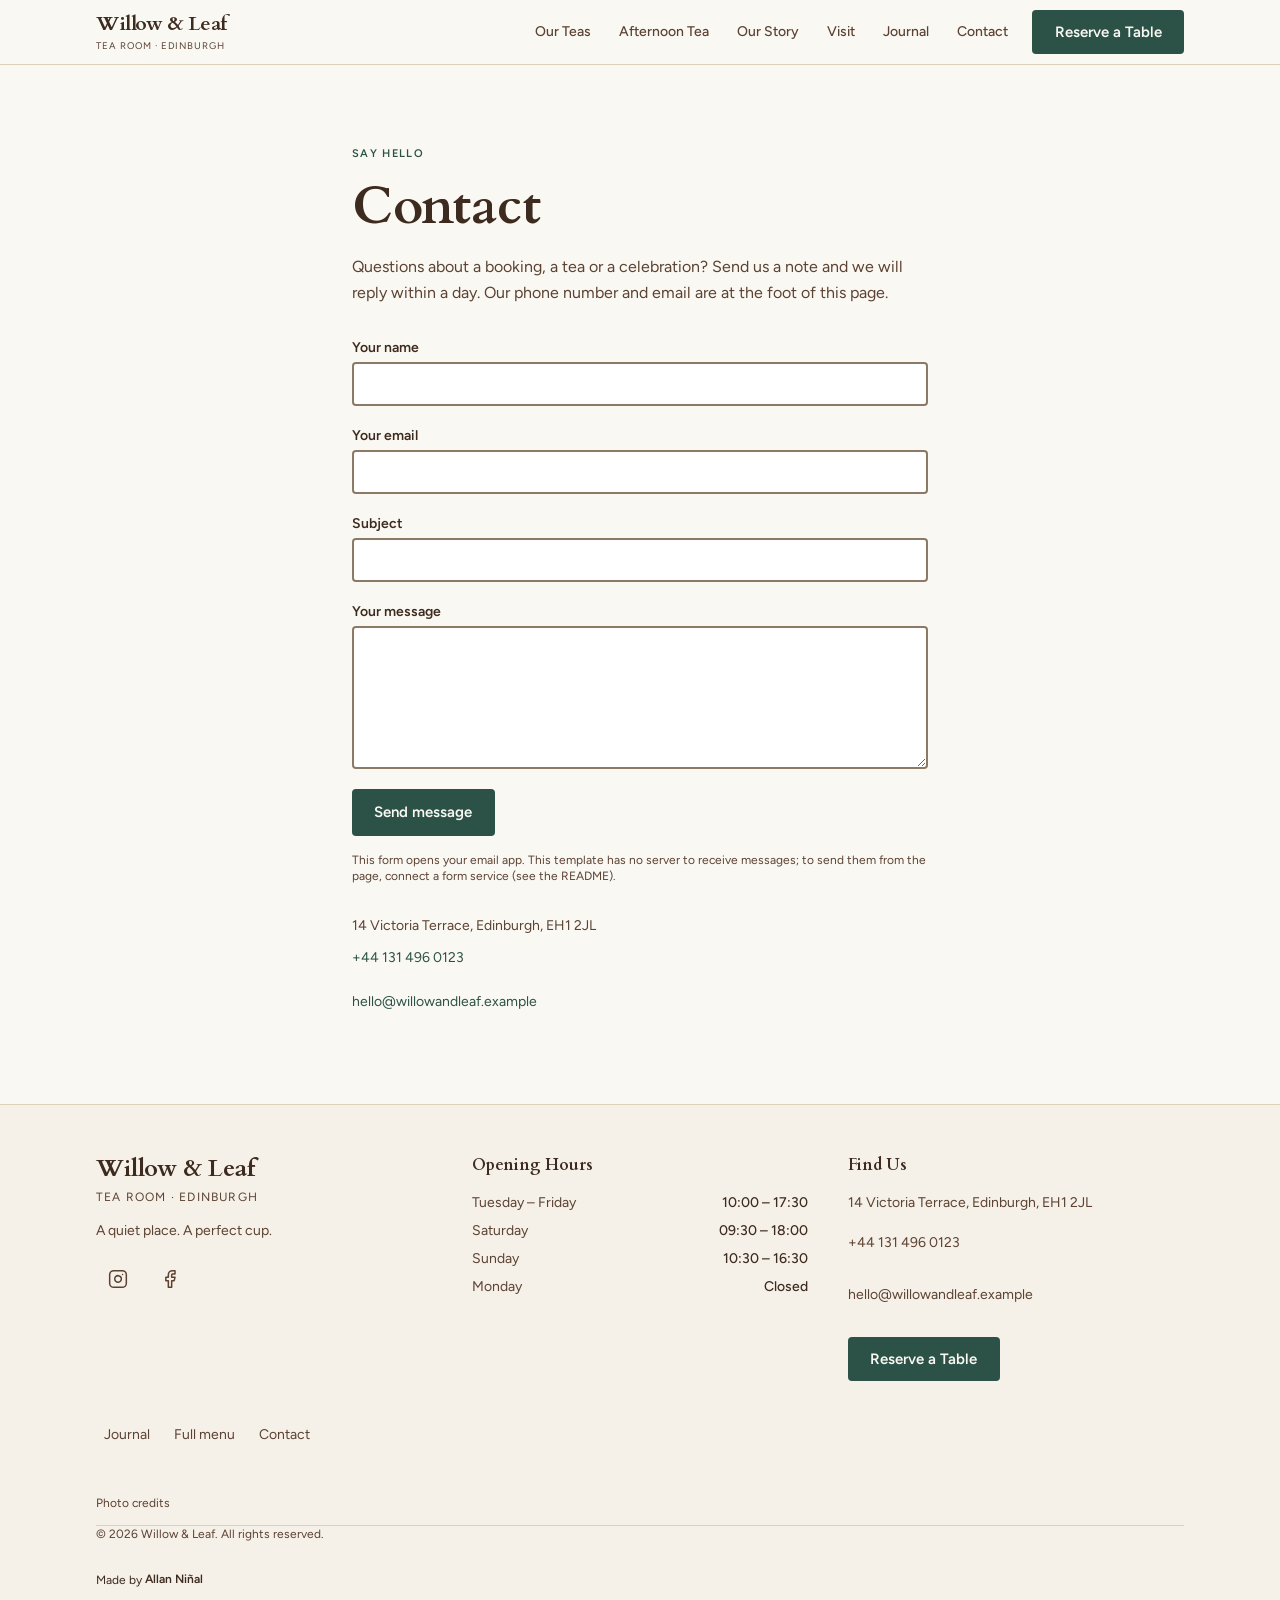
==== commit 725ea049: "1.0.1: Demo email addresses now end in .example, so none can reach a real business. The phone number" ====
--- a/contact/index.html
+++ b/contact/index.html
@@ -1,15 +1,15 @@
-<!DOCTYPE html><html lang="en" class="scroll-smooth"> <head><meta charset="utf-8"><meta name="viewport" content="width=device-width, initial-scale=1, viewport-fit=cover"><meta name="theme-color" content="#FAF8F3"><title>Contact — Willow &amp; Leaf</title><meta name="description" content="Write to Willow &#38; Leaf: a booking, a tea or a celebration."><link rel="canonical" href="https://example.com/contact/"><meta name="robots" content="index, follow"><meta name="author" content="Willow &#38; Leaf"><!-- Open Graph --><meta property="og:title" content="Contact — Willow &#38; Leaf"><meta property="og:description" content="Write to Willow &#38; Leaf: a booking, a tea or a celebration."><meta property="og:url" content="https://example.com/contact/"><meta property="og:type" content="website"><meta property="og:site_name" content="The Willow &#38; Leaf Tea Room — Afternoon Tea &#38; Rare Teas"><meta property="og:locale" content="en_GB"><meta property="og:image" content="https://example.com/og-image.png"><meta property="og:image:type" content="image/png"><meta property="og:image:width" content="1200"><meta property="og:image:height" content="630"><meta property="og:image:alt" content="The Willow &#38; Leaf Tea Room — A quiet place. A perfect cup."><!-- Twitter / X --><meta name="twitter:card" content="summary_large_image"><meta name="twitter:title" content="Contact — Willow &#38; Leaf"><meta name="twitter:description" content="Write to Willow &#38; Leaf: a booking, a tea or a celebration."><meta name="twitter:image" content="https://example.com/og-image.png"><link rel="icon" href="../favicon.svg" type="image/svg+xml"><link rel="apple-touch-icon" href="../favicon.svg"><script type="application/ld+json">{"@context":"https://schema.org","@type":"CafeOrCoffeeShop","name":"The Willow & Leaf Tea Room","description":"A serene Edinburgh tea room: curated green, black, oolong, herbal and matcha teas, and afternoon tea sets.","url":"https://example.com/","telephone":"+44 131 220 4501","email":"hello@willowandleaf.co.uk","address":{"@type":"PostalAddress","streetAddress":"14 Victoria Terrace","addressLocality":"Edinburgh","addressRegion":"Scotland","postalCode":"EH1 2JL","addressCountry":"GB"},"geo":{"@type":"GeoCoordinates","latitude":55.949,"longitude":-3.1921},"openingHoursSpecification":[{"@type":"OpeningHoursSpecification","dayOfWeek":["Tuesday","Wednesday","Thursday","Friday"],"opens":"10:00","closes":"17:30"},{"@type":"OpeningHoursSpecification","dayOfWeek":"Saturday","opens":"09:30","closes":"18:00"},{"@type":"OpeningHoursSpecification","dayOfWeek":"Sunday","opens":"10:30","closes":"16:30"}],"hasMenu":"https://example.com/#teas","servesCuisine":"Tea Room","priceRange":"££","image":"https://example.com/og-image.png"}</script><script type="application/ld+json">{"@context":"https://schema.org","@type":"WebSite","name":"The Willow & Leaf Tea Room — Afternoon Tea & Rare Teas","url":"https://example.com/","description":"A serene Edinburgh tea room: curated green, black, oolong, herbal and matcha teas, and afternoon tea sets."}</script><script type="application/ld+json">{"@context":"https://schema.org","@type":"BreadcrumbList","itemListElement":[{"@type":"ListItem","position":1,"name":"Home","item":"https://example.com/"},{"@type":"ListItem","position":2,"name":"Contact","item":"https://example.com/contact/"}]}</script><link rel="stylesheet" href="../assets/index.BjaUnk6a.css"></head> <body class="min-h-screen flex flex-col antialiased"> <header class="sticky top-0 z-50" style="background-color: var(--color-bg); border-bottom: 1px solid var(--color-border);" data-astro-cid-ctg3m53h> <div class="container-x" data-astro-cid-ctg3m53h> <div class="flex items-center justify-between h-16 gap-4" data-astro-cid-ctg3m53h> <!-- Wordmark --> <a href="../index.html" class="flex flex-col justify-center leading-none" style="min-height: 44px;" aria-label="Willow & Leaf Tea Room — home" data-astro-cid-ctg3m53h> <span class="font-display text-xl font-bold tracking-tight" style="color: var(--color-text);" data-astro-cid-ctg3m53h>Willow &amp; Leaf</span> <span class="text-xs font-sans tracking-widest uppercase" style="color: var(--color-text-muted); font-size: 0.6rem;" data-astro-cid-ctg3m53h>Tea Room &middot; Edinburgh</span> </a> <!-- Desktop nav --> <nav class="desktop-nav" aria-label="Main navigation" data-astro-cid-ctg3m53h> <a href="../index.html#teas" class="nav-link" data-astro-cid-ctg3m53h>Our Teas</a><a href="../index.html#afternoon-tea" class="nav-link" data-astro-cid-ctg3m53h>Afternoon Tea</a><a href="../index.html#story" class="nav-link" data-astro-cid-ctg3m53h>Our Story</a><a href="../index.html#reservations" class="nav-link" data-astro-cid-ctg3m53h>Visit</a><a href="../journal/index.html" class="nav-link" data-astro-cid-ctg3m53h>Journal</a><a href="./index.html" class="nav-link" data-astro-cid-ctg3m53h>Contact</a> <a href="../index.html#reservations" class="btn-primary text-sm" style="min-height: 44px;" data-astro-cid-ctg3m53h>Reserve a Table</a> </nav> <!-- Phone: menu (no JavaScript) --> <details class="mobile-menu" data-astro-cid-ctg3m53h> <summary aria-label="Menu" data-astro-cid-ctg3m53h>Menu</summary> <nav aria-label="Mobile navigation" data-astro-cid-ctg3m53h> <a href="../index.html#teas" data-astro-cid-ctg3m53h>Our Teas</a><a href="../index.html#afternoon-tea" data-astro-cid-ctg3m53h>Afternoon Tea</a><a href="../index.html#story" data-astro-cid-ctg3m53h>Our Story</a><a href="../index.html#reservations" data-astro-cid-ctg3m53h>Visit</a><a href="../journal/index.html" data-astro-cid-ctg3m53h>Journal</a><a href="./index.html" data-astro-cid-ctg3m53h>Contact</a> <a href="../index.html#reservations" class="mobile-menu__cta" data-astro-cid-ctg3m53h>Reserve a Table</a> </nav> </details> </div> </div> </header>  <main id="main-content" class="flex-1">  <section class="container-x py-20" aria-labelledby="contact-heading"> <div class="max-w-xl mx-auto"> <p class="label-eyebrow mb-3">Say hello</p> <h1 id="contact-heading" class="font-display font-bold" style="font-size: clamp(2.25rem, 5vw, 3.25rem); color: var(--color-text);">Contact</h1> <p class="mt-4 text-base leading-relaxed" style="color: var(--color-text-muted);">Questions about a booking, a tea or a celebration? Send us a note and we will reply within a day. Our phone number and email are at the foot of this page.</p> <!--
+<!DOCTYPE html><html lang="en" class="scroll-smooth"> <head><meta charset="utf-8"><meta name="viewport" content="width=device-width, initial-scale=1, viewport-fit=cover"><meta name="theme-color" content="#FAF8F3"><title>Contact — Willow &amp; Leaf</title><meta name="description" content="Write to Willow &#38; Leaf: a booking, a tea or a celebration."><link rel="canonical" href="https://example.com/contact/"><meta name="robots" content="index, follow"><meta name="author" content="Willow &#38; Leaf"><!-- Open Graph --><meta property="og:title" content="Contact — Willow &#38; Leaf"><meta property="og:description" content="Write to Willow &#38; Leaf: a booking, a tea or a celebration."><meta property="og:url" content="https://example.com/contact/"><meta property="og:type" content="website"><meta property="og:site_name" content="The Willow &#38; Leaf Tea Room — Afternoon Tea &#38; Rare Teas"><meta property="og:locale" content="en_GB"><meta property="og:image" content="https://example.com/og-image.png"><meta property="og:image:type" content="image/png"><meta property="og:image:width" content="1200"><meta property="og:image:height" content="630"><meta property="og:image:alt" content="The Willow &#38; Leaf Tea Room — A quiet place. A perfect cup."><!-- Twitter / X --><meta name="twitter:card" content="summary_large_image"><meta name="twitter:title" content="Contact — Willow &#38; Leaf"><meta name="twitter:description" content="Write to Willow &#38; Leaf: a booking, a tea or a celebration."><meta name="twitter:image" content="https://example.com/og-image.png"><link rel="icon" href="../favicon.svg" type="image/svg+xml"><link rel="apple-touch-icon" href="../favicon.svg"><script type="application/ld+json">{"@context":"https://schema.org","@type":"CafeOrCoffeeShop","name":"The Willow & Leaf Tea Room","description":"A serene Edinburgh tea room: curated green, black, oolong, herbal and matcha teas, and afternoon tea sets.","url":"https://example.com/","telephone":"+44 131 496 0123","email":"hello@willowandleaf.example","address":{"@type":"PostalAddress","streetAddress":"14 Victoria Terrace","addressLocality":"Edinburgh","addressRegion":"Scotland","postalCode":"EH1 2JL","addressCountry":"GB"},"geo":{"@type":"GeoCoordinates","latitude":55.949,"longitude":-3.1921},"openingHoursSpecification":[{"@type":"OpeningHoursSpecification","dayOfWeek":["Tuesday","Wednesday","Thursday","Friday"],"opens":"10:00","closes":"17:30"},{"@type":"OpeningHoursSpecification","dayOfWeek":"Saturday","opens":"09:30","closes":"18:00"},{"@type":"OpeningHoursSpecification","dayOfWeek":"Sunday","opens":"10:30","closes":"16:30"}],"hasMenu":"https://example.com/#teas","servesCuisine":"Tea Room","priceRange":"££","image":"https://example.com/og-image.png"}</script><script type="application/ld+json">{"@context":"https://schema.org","@type":"WebSite","name":"The Willow & Leaf Tea Room — Afternoon Tea & Rare Teas","url":"https://example.com/","description":"A serene Edinburgh tea room: curated green, black, oolong, herbal and matcha teas, and afternoon tea sets."}</script><script type="application/ld+json">{"@context":"https://schema.org","@type":"BreadcrumbList","itemListElement":[{"@type":"ListItem","position":1,"name":"Home","item":"https://example.com/"},{"@type":"ListItem","position":2,"name":"Contact","item":"https://example.com/contact/"}]}</script><link rel="stylesheet" href="../assets/index.BjaUnk6a.css"></head> <body class="min-h-screen flex flex-col antialiased"> <header class="sticky top-0 z-50" style="background-color: var(--color-bg); border-bottom: 1px solid var(--color-border);" data-astro-cid-ctg3m53h> <div class="container-x" data-astro-cid-ctg3m53h> <div class="flex items-center justify-between h-16 gap-4" data-astro-cid-ctg3m53h> <!-- Wordmark --> <a href="../index.html" class="flex flex-col justify-center leading-none" style="min-height: 44px;" aria-label="Willow & Leaf Tea Room — home" data-astro-cid-ctg3m53h> <span class="font-display text-xl font-bold tracking-tight" style="color: var(--color-text);" data-astro-cid-ctg3m53h>Willow &amp; Leaf</span> <span class="text-xs font-sans tracking-widest uppercase" style="color: var(--color-text-muted); font-size: 0.6rem;" data-astro-cid-ctg3m53h>Tea Room &middot; Edinburgh</span> </a> <!-- Desktop nav --> <nav class="desktop-nav" aria-label="Main navigation" data-astro-cid-ctg3m53h> <a href="../index.html#teas" class="nav-link" data-astro-cid-ctg3m53h>Our Teas</a><a href="../index.html#afternoon-tea" class="nav-link" data-astro-cid-ctg3m53h>Afternoon Tea</a><a href="../index.html#story" class="nav-link" data-astro-cid-ctg3m53h>Our Story</a><a href="../index.html#reservations" class="nav-link" data-astro-cid-ctg3m53h>Visit</a><a href="../journal/index.html" class="nav-link" data-astro-cid-ctg3m53h>Journal</a><a href="./index.html" class="nav-link" data-astro-cid-ctg3m53h>Contact</a> <a href="../index.html#reservations" class="btn-primary text-sm" style="min-height: 44px;" data-astro-cid-ctg3m53h>Reserve a Table</a> </nav> <!-- Phone: menu (no JavaScript) --> <details class="mobile-menu" data-astro-cid-ctg3m53h> <summary aria-label="Menu" data-astro-cid-ctg3m53h>Menu</summary> <nav aria-label="Mobile navigation" data-astro-cid-ctg3m53h> <a href="../index.html#teas" data-astro-cid-ctg3m53h>Our Teas</a><a href="../index.html#afternoon-tea" data-astro-cid-ctg3m53h>Afternoon Tea</a><a href="../index.html#story" data-astro-cid-ctg3m53h>Our Story</a><a href="../index.html#reservations" data-astro-cid-ctg3m53h>Visit</a><a href="../journal/index.html" data-astro-cid-ctg3m53h>Journal</a><a href="./index.html" data-astro-cid-ctg3m53h>Contact</a> <a href="../index.html#reservations" class="mobile-menu__cta" data-astro-cid-ctg3m53h>Reserve a Table</a> </nav> </details> </div> </div> </header>  <main id="main-content" class="flex-1">  <section class="container-x py-20" aria-labelledby="contact-heading"> <div class="max-w-xl mx-auto"> <p class="label-eyebrow mb-3">Say hello</p> <h1 id="contact-heading" class="font-display font-bold" style="font-size: clamp(2.25rem, 5vw, 3.25rem); color: var(--color-text);">Contact</h1> <p class="mt-4 text-base leading-relaxed" style="color: var(--color-text-muted);">Questions about a booking, a tea or a celebration? Send us a note and we will reply within a day. Our phone number and email are at the foot of this page.</p> <!--
         No back end. This form opens the visitor's email app, addressed to the
         address below. To send messages from the page itself, point `action` at a
         form service (Formspree, Formspark, Web3Forms, Netlify Forms...), remove
         enctype, and set method="post" as that service describes.
-      --> <form action="mailto:hello@willowandleaf.co.uk" method="post" enctype="text/plain" class="mt-8 grid gap-5"> <label class="grid gap-1 text-sm font-semibold" style="color: var(--color-text);">Your name
+      --> <form action="mailto:hello@willowandleaf.example" method="post" enctype="text/plain" class="mt-8 grid gap-5"> <label class="grid gap-1 text-sm font-semibold" style="color: var(--color-text);">Your name
 <input type="text" name="name" required autocomplete="name" class="field"> </label> <label class="grid gap-1 text-sm font-semibold" style="color: var(--color-text);">Your email
 <input type="email" name="email" required autocomplete="email" class="field"> </label> <label class="grid gap-1 text-sm font-semibold" style="color: var(--color-text);">Subject
 <input type="text" name="subject" class="field"> </label> <label class="grid gap-1 text-sm font-semibold" style="color: var(--color-text);">Your message
 <textarea name="message" rows="6" required class="field"></textarea> </label> <div><button type="submit" class="btn-primary">Send message</button></div> </form> <p class="mt-4 text-xs" style="color: var(--color-text-muted);">
 This form opens your email app. This template has no server to receive messages; to send them from the page, connect a form service (see the README).
-</p> <address class="not-italic mt-8 text-sm" style="color: var(--color-text-muted);"> 14 Victoria Terrace, Edinburgh, EH1 2JL<br> <a href="tel:+441312204501" style="color: var(--color-accent); display: inline-flex; align-items: center; min-height: 44px;">+44 131 220 4501</a><br> <a href="mailto:hello@willowandleaf.co.uk" style="color: var(--color-accent); display: inline-flex; align-items: center; min-height: 44px;">hello@willowandleaf.co.uk</a> </address> </div> </section>  </main> <footer style="background-color: var(--color-surface); border-top: 1px solid var(--color-border);" data-astro-cid-gcn2mc3v> <div class="container-x py-12" data-astro-cid-gcn2mc3v> <div class="grid grid-cols-1 md:grid-cols-3 gap-10" data-astro-cid-gcn2mc3v> <!-- Brand --> <div data-astro-cid-gcn2mc3v> <p class="font-display text-2xl font-bold" style="color: var(--color-text);" data-astro-cid-gcn2mc3v>Willow &amp; Leaf</p> <p class="text-xs tracking-widest uppercase mt-1 mb-4" style="color: var(--color-text-muted); font-family: Figtree, sans-serif;" data-astro-cid-gcn2mc3v>Tea Room · Edinburgh</p> <p class="text-sm" style="color: var(--color-text-muted);" data-astro-cid-gcn2mc3v>A quiet place. A perfect cup.</p> <div class="flex gap-2 mt-4" data-astro-cid-gcn2mc3v> <a href="https://instagram.com" target="_blank" rel="noopener noreferrer" aria-label="Instagram" class="hover:opacity-70 transition-opacity" style="color: var(--color-text-muted); display:inline-flex; align-items:center; justify-content:center; min-width:44px; min-height:44px;" data-astro-cid-gcn2mc3v> <!-- Instagram icon --> <svg width="20" height="20" viewBox="0 0 24 24" fill="none" stroke="currentColor" stroke-width="1.8" stroke-linecap="round" stroke-linejoin="round" aria-hidden="true" data-astro-cid-gcn2mc3v> <rect x="2" y="2" width="20" height="20" rx="5" ry="5" data-astro-cid-gcn2mc3v></rect><path d="M16 11.37A4 4 0 1 1 12.63 8 4 4 0 0 1 16 11.37z" data-astro-cid-gcn2mc3v></path><line x1="17.5" y1="6.5" x2="17.51" y2="6.5" data-astro-cid-gcn2mc3v></line> </svg> </a> <a href="https://facebook.com" target="_blank" rel="noopener noreferrer" aria-label="Facebook" class="hover:opacity-70 transition-opacity" style="color: var(--color-text-muted); display:inline-flex; align-items:center; justify-content:center; min-width:44px; min-height:44px;" data-astro-cid-gcn2mc3v> <svg width="20" height="20" viewBox="0 0 24 24" fill="none" stroke="currentColor" stroke-width="1.8" stroke-linecap="round" stroke-linejoin="round" aria-hidden="true" data-astro-cid-gcn2mc3v> <path d="M18 2h-3a5 5 0 0 0-5 5v3H7v4h3v8h4v-8h3l1-4h-4V7a1 1 0 0 1 1-1h3z" data-astro-cid-gcn2mc3v></path> </svg> </a> </div> </div> <!-- Hours --> <div data-astro-cid-gcn2mc3v> <h2 class="font-display text-base font-bold mb-4" style="color: var(--color-text);" data-astro-cid-gcn2mc3v>Opening Hours</h2> <dl class="space-y-2" data-astro-cid-gcn2mc3v> <div class="flex justify-between gap-4 text-sm" data-astro-cid-gcn2mc3v> <dt style="color: var(--color-text-muted);" data-astro-cid-gcn2mc3v>Tuesday – Friday</dt> <dd class="font-medium" style="color: var(--color-text);" data-astro-cid-gcn2mc3v>10:00 – 17:30</dd> </div><div class="flex justify-between gap-4 text-sm" data-astro-cid-gcn2mc3v> <dt style="color: var(--color-text-muted);" data-astro-cid-gcn2mc3v>Saturday</dt> <dd class="font-medium" style="color: var(--color-text);" data-astro-cid-gcn2mc3v>09:30 – 18:00</dd> </div><div class="flex justify-between gap-4 text-sm" data-astro-cid-gcn2mc3v> <dt style="color: var(--color-text-muted);" data-astro-cid-gcn2mc3v>Sunday</dt> <dd class="font-medium" style="color: var(--color-text);" data-astro-cid-gcn2mc3v>10:30 – 16:30</dd> </div><div class="flex justify-between gap-4 text-sm" data-astro-cid-gcn2mc3v> <dt style="color: var(--color-text-muted);" data-astro-cid-gcn2mc3v>Monday</dt> <dd class="font-medium" style="color: var(--color-text);" data-astro-cid-gcn2mc3v>Closed</dd> </div> </dl> </div> <!-- Contact --> <div data-astro-cid-gcn2mc3v> <h2 class="font-display text-base font-bold mb-4" style="color: var(--color-text);" data-astro-cid-gcn2mc3v>Find Us</h2> <address class="not-italic space-y-2 text-sm" style="color: var(--color-text-muted);" data-astro-cid-gcn2mc3v> <p data-astro-cid-gcn2mc3v>14 Victoria Terrace, Edinburgh, EH1 2JL</p> <p data-astro-cid-gcn2mc3v> <a href="tel:+441312204501" class="hover:underline" style="color: var(--color-text-muted); display:inline-flex; align-items:center; min-height:44px;" data-astro-cid-gcn2mc3v>+44 131 220 4501</a> </p> <p data-astro-cid-gcn2mc3v> <a href="mailto:hello@willowandleaf.co.uk" class="hover:underline" style="color: var(--color-text-muted); display:inline-flex; align-items:center; min-height:44px;" data-astro-cid-gcn2mc3v>hello@willowandleaf.co.uk</a> </p> </address> <div class="mt-5" data-astro-cid-gcn2mc3v> <a href="../index.html#reservations" class="btn-primary text-sm" data-astro-cid-gcn2mc3v>Reserve a Table</a> </div> </div> </div> <nav aria-label="Pages" class="mt-8 text-sm flex flex-wrap gap-x-2" data-astro-cid-gcn2mc3v> <a href="../journal/index.html" style="color: var(--color-text-muted); padding: 0 0.5rem; display:inline-flex; align-items:center; min-height:44px;" data-astro-cid-gcn2mc3v>Journal</a> <a href="../menu/index.html" style="color: var(--color-text-muted); padding: 0 0.5rem; display:inline-flex; align-items:center; min-height:44px;" data-astro-cid-gcn2mc3v>Full menu</a> <a href="./index.html" style="color: var(--color-text-muted); padding: 0 0.5rem; display:inline-flex; align-items:center; min-height:44px;" data-astro-cid-gcn2mc3v>Contact</a> </nav> <!-- Photo credits. Required while you use the demo photos (Unsplash asks for
+</p> <address class="not-italic mt-8 text-sm" style="color: var(--color-text-muted);"> 14 Victoria Terrace, Edinburgh, EH1 2JL<br> <a href="tel:+441314960123" style="color: var(--color-accent); display: inline-flex; align-items: center; min-height: 44px;">+44 131 496 0123</a><br> <a href="mailto:hello@willowandleaf.example" style="color: var(--color-accent); display: inline-flex; align-items: center; min-height: 44px;">hello@willowandleaf.example</a> </address> </div> </section>  </main> <footer style="background-color: var(--color-surface); border-top: 1px solid var(--color-border);" data-astro-cid-gcn2mc3v> <div class="container-x py-12" data-astro-cid-gcn2mc3v> <div class="grid grid-cols-1 md:grid-cols-3 gap-10" data-astro-cid-gcn2mc3v> <!-- Brand --> <div data-astro-cid-gcn2mc3v> <p class="font-display text-2xl font-bold" style="color: var(--color-text);" data-astro-cid-gcn2mc3v>Willow &amp; Leaf</p> <p class="text-xs tracking-widest uppercase mt-1 mb-4" style="color: var(--color-text-muted); font-family: Figtree, sans-serif;" data-astro-cid-gcn2mc3v>Tea Room · Edinburgh</p> <p class="text-sm" style="color: var(--color-text-muted);" data-astro-cid-gcn2mc3v>A quiet place. A perfect cup.</p> <div class="flex gap-2 mt-4" data-astro-cid-gcn2mc3v> <a href="https://instagram.com" target="_blank" rel="noopener noreferrer" aria-label="Instagram" class="hover:opacity-70 transition-opacity" style="color: var(--color-text-muted); display:inline-flex; align-items:center; justify-content:center; min-width:44px; min-height:44px;" data-astro-cid-gcn2mc3v> <!-- Instagram icon --> <svg width="20" height="20" viewBox="0 0 24 24" fill="none" stroke="currentColor" stroke-width="1.8" stroke-linecap="round" stroke-linejoin="round" aria-hidden="true" data-astro-cid-gcn2mc3v> <rect x="2" y="2" width="20" height="20" rx="5" ry="5" data-astro-cid-gcn2mc3v></rect><path d="M16 11.37A4 4 0 1 1 12.63 8 4 4 0 0 1 16 11.37z" data-astro-cid-gcn2mc3v></path><line x1="17.5" y1="6.5" x2="17.51" y2="6.5" data-astro-cid-gcn2mc3v></line> </svg> </a> <a href="https://facebook.com" target="_blank" rel="noopener noreferrer" aria-label="Facebook" class="hover:opacity-70 transition-opacity" style="color: var(--color-text-muted); display:inline-flex; align-items:center; justify-content:center; min-width:44px; min-height:44px;" data-astro-cid-gcn2mc3v> <svg width="20" height="20" viewBox="0 0 24 24" fill="none" stroke="currentColor" stroke-width="1.8" stroke-linecap="round" stroke-linejoin="round" aria-hidden="true" data-astro-cid-gcn2mc3v> <path d="M18 2h-3a5 5 0 0 0-5 5v3H7v4h3v8h4v-8h3l1-4h-4V7a1 1 0 0 1 1-1h3z" data-astro-cid-gcn2mc3v></path> </svg> </a> </div> </div> <!-- Hours --> <div data-astro-cid-gcn2mc3v> <h2 class="font-display text-base font-bold mb-4" style="color: var(--color-text);" data-astro-cid-gcn2mc3v>Opening Hours</h2> <dl class="space-y-2" data-astro-cid-gcn2mc3v> <div class="flex justify-between gap-4 text-sm" data-astro-cid-gcn2mc3v> <dt style="color: var(--color-text-muted);" data-astro-cid-gcn2mc3v>Tuesday – Friday</dt> <dd class="font-medium" style="color: var(--color-text);" data-astro-cid-gcn2mc3v>10:00 – 17:30</dd> </div><div class="flex justify-between gap-4 text-sm" data-astro-cid-gcn2mc3v> <dt style="color: var(--color-text-muted);" data-astro-cid-gcn2mc3v>Saturday</dt> <dd class="font-medium" style="color: var(--color-text);" data-astro-cid-gcn2mc3v>09:30 – 18:00</dd> </div><div class="flex justify-between gap-4 text-sm" data-astro-cid-gcn2mc3v> <dt style="color: var(--color-text-muted);" data-astro-cid-gcn2mc3v>Sunday</dt> <dd class="font-medium" style="color: var(--color-text);" data-astro-cid-gcn2mc3v>10:30 – 16:30</dd> </div><div class="flex justify-between gap-4 text-sm" data-astro-cid-gcn2mc3v> <dt style="color: var(--color-text-muted);" data-astro-cid-gcn2mc3v>Monday</dt> <dd class="font-medium" style="color: var(--color-text);" data-astro-cid-gcn2mc3v>Closed</dd> </div> </dl> </div> <!-- Contact --> <div data-astro-cid-gcn2mc3v> <h2 class="font-display text-base font-bold mb-4" style="color: var(--color-text);" data-astro-cid-gcn2mc3v>Find Us</h2> <address class="not-italic space-y-2 text-sm" style="color: var(--color-text-muted);" data-astro-cid-gcn2mc3v> <p data-astro-cid-gcn2mc3v>14 Victoria Terrace, Edinburgh, EH1 2JL</p> <p data-astro-cid-gcn2mc3v> <a href="tel:+441314960123" class="hover:underline" style="color: var(--color-text-muted); display:inline-flex; align-items:center; min-height:44px;" data-astro-cid-gcn2mc3v>+44 131 496 0123</a> </p> <p data-astro-cid-gcn2mc3v> <a href="mailto:hello@willowandleaf.example" class="hover:underline" style="color: var(--color-text-muted); display:inline-flex; align-items:center; min-height:44px;" data-astro-cid-gcn2mc3v>hello@willowandleaf.example</a> </p> </address> <div class="mt-5" data-astro-cid-gcn2mc3v> <a href="../index.html#reservations" class="btn-primary text-sm" data-astro-cid-gcn2mc3v>Reserve a Table</a> </div> </div> </div> <nav aria-label="Pages" class="mt-8 text-sm flex flex-wrap gap-x-2" data-astro-cid-gcn2mc3v> <a href="../journal/index.html" style="color: var(--color-text-muted); padding: 0 0.5rem; display:inline-flex; align-items:center; min-height:44px;" data-astro-cid-gcn2mc3v>Journal</a> <a href="../menu/index.html" style="color: var(--color-text-muted); padding: 0 0.5rem; display:inline-flex; align-items:center; min-height:44px;" data-astro-cid-gcn2mc3v>Full menu</a> <a href="./index.html" style="color: var(--color-text-muted); padding: 0 0.5rem; display:inline-flex; align-items:center; min-height:44px;" data-astro-cid-gcn2mc3v>Contact</a> </nav> <!-- Photo credits. Required while you use the demo photos (Unsplash asks for
          the photographer and a link). Delete this whole <details> block once you
          have replaced the photos with your own. --> <details class="mt-6 text-xs" style="color: var(--color-text-muted);" data-photo-credits data-astro-cid-gcn2mc3v> <summary style="cursor: pointer; min-height: 44px; display: flex; align-items: center;" data-astro-cid-gcn2mc3v>Photo credits</summary> <p class="mt-2" data-astro-cid-gcn2mc3v>
 Demo photographs from <a href="https://unsplash.com/?utm_source=allanninal_dev&utm_medium=referral" style="text-decoration: underline;" data-astro-cid-gcn2mc3v>Unsplash</a>. Replace them, and these credits, with your own before launch.
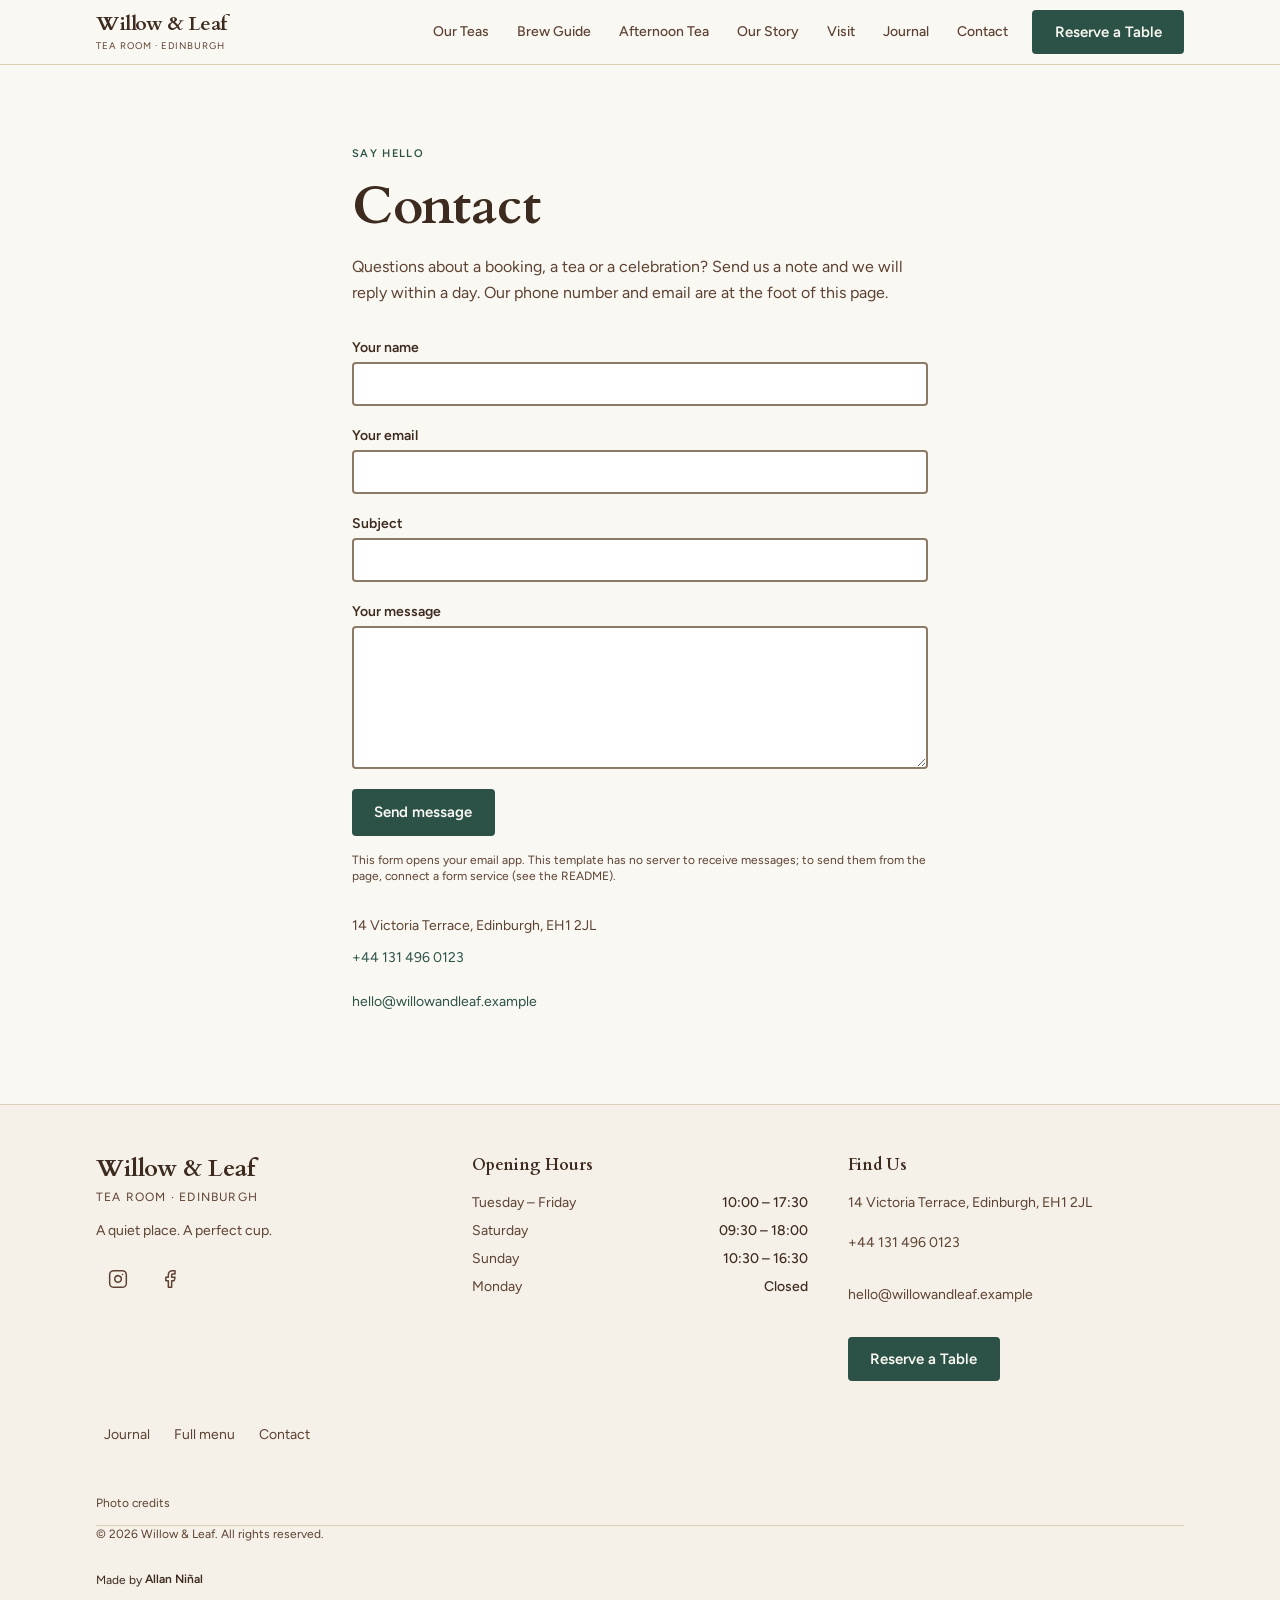
==== commit 23872c94: "1.1.0: Every tea shows how to brew it (water in °C and °F, steep time, leaf per cup, re-steeps) and " ====
--- a/contact/index.html
+++ b/contact/index.html
@@ -1,4 +1,4 @@
-<!DOCTYPE html><html lang="en" class="scroll-smooth"> <head><meta charset="utf-8"><meta name="viewport" content="width=device-width, initial-scale=1, viewport-fit=cover"><meta name="theme-color" content="#FAF8F3"><title>Contact — Willow &amp; Leaf</title><meta name="description" content="Write to Willow &#38; Leaf: a booking, a tea or a celebration."><link rel="canonical" href="https://example.com/contact/"><meta name="robots" content="index, follow"><meta name="author" content="Willow &#38; Leaf"><!-- Open Graph --><meta property="og:title" content="Contact — Willow &#38; Leaf"><meta property="og:description" content="Write to Willow &#38; Leaf: a booking, a tea or a celebration."><meta property="og:url" content="https://example.com/contact/"><meta property="og:type" content="website"><meta property="og:site_name" content="The Willow &#38; Leaf Tea Room — Afternoon Tea &#38; Rare Teas"><meta property="og:locale" content="en_GB"><meta property="og:image" content="https://example.com/og-image.png"><meta property="og:image:type" content="image/png"><meta property="og:image:width" content="1200"><meta property="og:image:height" content="630"><meta property="og:image:alt" content="The Willow &#38; Leaf Tea Room — A quiet place. A perfect cup."><!-- Twitter / X --><meta name="twitter:card" content="summary_large_image"><meta name="twitter:title" content="Contact — Willow &#38; Leaf"><meta name="twitter:description" content="Write to Willow &#38; Leaf: a booking, a tea or a celebration."><meta name="twitter:image" content="https://example.com/og-image.png"><link rel="icon" href="../favicon.svg" type="image/svg+xml"><link rel="apple-touch-icon" href="../favicon.svg"><script type="application/ld+json">{"@context":"https://schema.org","@type":"CafeOrCoffeeShop","name":"The Willow & Leaf Tea Room","description":"A serene Edinburgh tea room: curated green, black, oolong, herbal and matcha teas, and afternoon tea sets.","url":"https://example.com/","telephone":"+44 131 496 0123","email":"hello@willowandleaf.example","address":{"@type":"PostalAddress","streetAddress":"14 Victoria Terrace","addressLocality":"Edinburgh","addressRegion":"Scotland","postalCode":"EH1 2JL","addressCountry":"GB"},"geo":{"@type":"GeoCoordinates","latitude":55.949,"longitude":-3.1921},"openingHoursSpecification":[{"@type":"OpeningHoursSpecification","dayOfWeek":["Tuesday","Wednesday","Thursday","Friday"],"opens":"10:00","closes":"17:30"},{"@type":"OpeningHoursSpecification","dayOfWeek":"Saturday","opens":"09:30","closes":"18:00"},{"@type":"OpeningHoursSpecification","dayOfWeek":"Sunday","opens":"10:30","closes":"16:30"}],"hasMenu":"https://example.com/#teas","servesCuisine":"Tea Room","priceRange":"££","image":"https://example.com/og-image.png"}</script><script type="application/ld+json">{"@context":"https://schema.org","@type":"WebSite","name":"The Willow & Leaf Tea Room — Afternoon Tea & Rare Teas","url":"https://example.com/","description":"A serene Edinburgh tea room: curated green, black, oolong, herbal and matcha teas, and afternoon tea sets."}</script><script type="application/ld+json">{"@context":"https://schema.org","@type":"BreadcrumbList","itemListElement":[{"@type":"ListItem","position":1,"name":"Home","item":"https://example.com/"},{"@type":"ListItem","position":2,"name":"Contact","item":"https://example.com/contact/"}]}</script><link rel="stylesheet" href="../assets/index.BjaUnk6a.css"></head> <body class="min-h-screen flex flex-col antialiased"> <header class="sticky top-0 z-50" style="background-color: var(--color-bg); border-bottom: 1px solid var(--color-border);" data-astro-cid-ctg3m53h> <div class="container-x" data-astro-cid-ctg3m53h> <div class="flex items-center justify-between h-16 gap-4" data-astro-cid-ctg3m53h> <!-- Wordmark --> <a href="../index.html" class="flex flex-col justify-center leading-none" style="min-height: 44px;" aria-label="Willow & Leaf Tea Room — home" data-astro-cid-ctg3m53h> <span class="font-display text-xl font-bold tracking-tight" style="color: var(--color-text);" data-astro-cid-ctg3m53h>Willow &amp; Leaf</span> <span class="text-xs font-sans tracking-widest uppercase" style="color: var(--color-text-muted); font-size: 0.6rem;" data-astro-cid-ctg3m53h>Tea Room &middot; Edinburgh</span> </a> <!-- Desktop nav --> <nav class="desktop-nav" aria-label="Main navigation" data-astro-cid-ctg3m53h> <a href="../index.html#teas" class="nav-link" data-astro-cid-ctg3m53h>Our Teas</a><a href="../index.html#afternoon-tea" class="nav-link" data-astro-cid-ctg3m53h>Afternoon Tea</a><a href="../index.html#story" class="nav-link" data-astro-cid-ctg3m53h>Our Story</a><a href="../index.html#reservations" class="nav-link" data-astro-cid-ctg3m53h>Visit</a><a href="../journal/index.html" class="nav-link" data-astro-cid-ctg3m53h>Journal</a><a href="./index.html" class="nav-link" data-astro-cid-ctg3m53h>Contact</a> <a href="../index.html#reservations" class="btn-primary text-sm" style="min-height: 44px;" data-astro-cid-ctg3m53h>Reserve a Table</a> </nav> <!-- Phone: menu (no JavaScript) --> <details class="mobile-menu" data-astro-cid-ctg3m53h> <summary aria-label="Menu" data-astro-cid-ctg3m53h>Menu</summary> <nav aria-label="Mobile navigation" data-astro-cid-ctg3m53h> <a href="../index.html#teas" data-astro-cid-ctg3m53h>Our Teas</a><a href="../index.html#afternoon-tea" data-astro-cid-ctg3m53h>Afternoon Tea</a><a href="../index.html#story" data-astro-cid-ctg3m53h>Our Story</a><a href="../index.html#reservations" data-astro-cid-ctg3m53h>Visit</a><a href="../journal/index.html" data-astro-cid-ctg3m53h>Journal</a><a href="./index.html" data-astro-cid-ctg3m53h>Contact</a> <a href="../index.html#reservations" class="mobile-menu__cta" data-astro-cid-ctg3m53h>Reserve a Table</a> </nav> </details> </div> </div> </header>  <main id="main-content" class="flex-1">  <section class="container-x py-20" aria-labelledby="contact-heading"> <div class="max-w-xl mx-auto"> <p class="label-eyebrow mb-3">Say hello</p> <h1 id="contact-heading" class="font-display font-bold" style="font-size: clamp(2.25rem, 5vw, 3.25rem); color: var(--color-text);">Contact</h1> <p class="mt-4 text-base leading-relaxed" style="color: var(--color-text-muted);">Questions about a booking, a tea or a celebration? Send us a note and we will reply within a day. Our phone number and email are at the foot of this page.</p> <!--
+<!DOCTYPE html><html lang="en" class="scroll-smooth"> <head><meta charset="utf-8"><meta name="viewport" content="width=device-width, initial-scale=1, viewport-fit=cover"><meta name="theme-color" content="#FAF8F3"><title>Contact — Willow &amp; Leaf</title><meta name="description" content="Write to Willow &#38; Leaf: a booking, a tea or a celebration."><link rel="canonical" href="https://example.com/contact/"><meta name="robots" content="index, follow"><meta name="author" content="Willow &#38; Leaf"><!-- Open Graph --><meta property="og:title" content="Contact — Willow &#38; Leaf"><meta property="og:description" content="Write to Willow &#38; Leaf: a booking, a tea or a celebration."><meta property="og:url" content="https://example.com/contact/"><meta property="og:type" content="website"><meta property="og:site_name" content="The Willow &#38; Leaf Tea Room — Afternoon Tea &#38; Rare Teas"><meta property="og:locale" content="en_GB"><meta property="og:image" content="https://example.com/og-image.png"><meta property="og:image:type" content="image/png"><meta property="og:image:width" content="1200"><meta property="og:image:height" content="630"><meta property="og:image:alt" content="The Willow &#38; Leaf Tea Room — A quiet place. A perfect cup."><!-- Twitter / X --><meta name="twitter:card" content="summary_large_image"><meta name="twitter:title" content="Contact — Willow &#38; Leaf"><meta name="twitter:description" content="Write to Willow &#38; Leaf: a booking, a tea or a celebration."><meta name="twitter:image" content="https://example.com/og-image.png"><link rel="icon" href="../favicon.svg" type="image/svg+xml"><link rel="apple-touch-icon" href="../favicon.svg"><script type="application/ld+json">{"@context":"https://schema.org","@type":"CafeOrCoffeeShop","name":"The Willow & Leaf Tea Room","description":"A serene Edinburgh tea room: curated green, black, oolong, herbal and matcha teas, and afternoon tea sets.","url":"https://example.com/","telephone":"+44 131 496 0123","email":"hello@willowandleaf.example","address":{"@type":"PostalAddress","streetAddress":"14 Victoria Terrace","addressLocality":"Edinburgh","addressRegion":"Scotland","postalCode":"EH1 2JL","addressCountry":"GB"},"geo":{"@type":"GeoCoordinates","latitude":55.949,"longitude":-3.1921},"openingHoursSpecification":[{"@type":"OpeningHoursSpecification","dayOfWeek":["Tuesday","Wednesday","Thursday","Friday"],"opens":"10:00","closes":"17:30"},{"@type":"OpeningHoursSpecification","dayOfWeek":"Saturday","opens":"09:30","closes":"18:00"},{"@type":"OpeningHoursSpecification","dayOfWeek":"Sunday","opens":"10:30","closes":"16:30"}],"hasMenu":"https://example.com/#teas","servesCuisine":"Tea Room","priceRange":"££","image":"https://example.com/og-image.png"}</script><script type="application/ld+json">{"@context":"https://schema.org","@type":"WebSite","name":"The Willow & Leaf Tea Room — Afternoon Tea & Rare Teas","url":"https://example.com/","description":"A serene Edinburgh tea room: curated green, black, oolong, herbal and matcha teas, and afternoon tea sets."}</script><script type="application/ld+json">{"@context":"https://schema.org","@type":"BreadcrumbList","itemListElement":[{"@type":"ListItem","position":1,"name":"Home","item":"https://example.com/"},{"@type":"ListItem","position":2,"name":"Contact","item":"https://example.com/contact/"}]}</script><link rel="stylesheet" href="../assets/brew.DBA5MAsm.css"></head> <body class="min-h-screen flex flex-col antialiased"> <header class="sticky top-0 z-50" style="background-color: var(--color-bg); border-bottom: 1px solid var(--color-border);" data-astro-cid-ctg3m53h> <div class="container-x" data-astro-cid-ctg3m53h> <div class="flex items-center justify-between h-16 gap-4" data-astro-cid-ctg3m53h> <!-- Wordmark --> <a href="../index.html" class="flex flex-col justify-center leading-none" style="min-height: 44px;" aria-label="Willow & Leaf Tea Room — home" data-astro-cid-ctg3m53h> <span class="font-display text-xl font-bold tracking-tight" style="color: var(--color-text);" data-astro-cid-ctg3m53h>Willow &amp; Leaf</span> <span class="text-xs font-sans tracking-widest uppercase" style="color: var(--color-text-muted); font-size: 0.6rem;" data-astro-cid-ctg3m53h>Tea Room &middot; Edinburgh</span> </a> <!-- Desktop nav --> <nav class="desktop-nav" aria-label="Main navigation" data-astro-cid-ctg3m53h> <a href="../index.html#teas" class="nav-link" data-astro-cid-ctg3m53h>Our Teas</a><a href="../brew/index.html" class="nav-link" data-astro-cid-ctg3m53h>Brew Guide</a><a href="../index.html#afternoon-tea" class="nav-link" data-astro-cid-ctg3m53h>Afternoon Tea</a><a href="../index.html#story" class="nav-link" data-astro-cid-ctg3m53h>Our Story</a><a href="../index.html#reservations" class="nav-link" data-astro-cid-ctg3m53h>Visit</a><a href="../journal/index.html" class="nav-link" data-astro-cid-ctg3m53h>Journal</a><a href="./index.html" class="nav-link" data-astro-cid-ctg3m53h>Contact</a> <a href="../index.html#reservations" class="btn-primary text-sm" style="min-height: 44px;" data-astro-cid-ctg3m53h>Reserve a Table</a> </nav> <!-- Phone: menu (no JavaScript) --> <details class="mobile-menu" data-astro-cid-ctg3m53h> <summary aria-label="Menu" data-astro-cid-ctg3m53h>Menu</summary> <nav aria-label="Mobile navigation" data-astro-cid-ctg3m53h> <a href="../index.html#teas" data-astro-cid-ctg3m53h>Our Teas</a><a href="../brew/index.html" data-astro-cid-ctg3m53h>Brew Guide</a><a href="../index.html#afternoon-tea" data-astro-cid-ctg3m53h>Afternoon Tea</a><a href="../index.html#story" data-astro-cid-ctg3m53h>Our Story</a><a href="../index.html#reservations" data-astro-cid-ctg3m53h>Visit</a><a href="../journal/index.html" data-astro-cid-ctg3m53h>Journal</a><a href="./index.html" data-astro-cid-ctg3m53h>Contact</a> <a href="../index.html#reservations" class="mobile-menu__cta" data-astro-cid-ctg3m53h>Reserve a Table</a> </nav> </details> </div> </div> </header>  <main id="main-content" class="flex-1">  <section class="container-x py-20" aria-labelledby="contact-heading"> <div class="max-w-xl mx-auto"> <p class="label-eyebrow mb-3">Say hello</p> <h1 id="contact-heading" class="font-display font-bold" style="font-size: clamp(2.25rem, 5vw, 3.25rem); color: var(--color-text);">Contact</h1> <p class="mt-4 text-base leading-relaxed" style="color: var(--color-text-muted);">Questions about a booking, a tea or a celebration? Send us a note and we will reply within a day. Our phone number and email are at the foot of this page.</p> <!--
         No back end. This form opens the visitor's email app, addressed to the
         address below. To send messages from the page itself, point `action` at a
         form service (Formspree, Formspark, Web3Forms, Netlify Forms...), remove
--- a/assets/brew.DBA5MAsm.css
+++ b/assets/brew.DBA5MAsm.css
@@ -0,0 +1 @@
+@font-face{font-family:Cardo;font-style:normal;font-display:swap;font-weight:400;src:url([data-uri]) format("woff2"),url([data-uri]) format("woff");unicode-range:U+0304-0305,U+0308,U+0331,U+10330-1034A}@font-face{font-family:Cardo;font-style:normal;font-display:swap;font-weight:400;src:url(./cardo-greek-ext-400-normal.BmflC58X.woff2) format("woff2"),url(./cardo-greek-ext-400-normal.CB8xVWWz.woff) format("woff");unicode-range:U+1F00-1FFF}@font-face{font-family:Cardo;font-style:normal;font-display:swap;font-weight:400;src:url(./cardo-greek-400-normal.FVaAFONy.woff2) format("woff2"),url(./cardo-greek-400-normal.DLTL0h9b.woff) format("woff");unicode-range:U+0370-0377,U+037A-037F,U+0384-038A,U+038C,U+038E-03A1,U+03A3-03FF}@font-face{font-family:Cardo;font-style:normal;font-display:swap;font-weight:400;src:url(./cardo-hebrew-400-normal.XzdPOIGN.woff2) format("woff2"),url(./cardo-hebrew-400-normal.CUvtiQ2s.woff) format("woff");unicode-range:U+0307-0308,U+0590-05FF,U+200C-2010,U+20AA,U+25CC,U+FB1D-FB4F}@font-face{font-family:Cardo;font-style:normal;font-display:swap;font-weight:400;src:url([data-uri]) format("woff2"),url([data-uri]) format("woff");unicode-range:U+10300-1032F}@font-face{font-family:Cardo;font-style:normal;font-display:swap;font-weight:400;src:url([data-uri]) format("woff2"),url([data-uri]) format("woff");unicode-range:U+16A0-16F8}@font-face{font-family:Cardo;font-style:normal;font-display:swap;font-weight:400;src:url(./cardo-latin-ext-400-normal.Bz9_wDRX.woff2) format("woff2"),url(./cardo-latin-ext-400-normal.Cevs836X.woff) format("woff");unicode-range:U+0100-02BA,U+02BD-02C5,U+02C7-02CC,U+02CE-02D7,U+02DD-02FF,U+0304,U+0308,U+0329,U+1D00-1DBF,U+1E00-1E9F,U+1EF2-1EFF,U+2020,U+20A0-20AB,U+20AD-20C0,U+2113,U+2C60-2C7F,U+A720-A7FF}@font-face{font-family:Cardo;font-style:normal;font-display:swap;font-weight:400;src:url(./cardo-latin-400-normal.CFoX0N4J.woff2) format("woff2"),url(./cardo-latin-400-normal.DBrrJcp6.woff) format("woff");unicode-range:U+0000-00FF,U+0131,U+0152-0153,U+02BB-02BC,U+02C6,U+02DA,U+02DC,U+0304,U+0308,U+0329,U+2000-206F,U+20AC,U+2122,U+2191,U+2193,U+2212,U+2215,U+FEFF,U+FFFD}@font-face{font-family:Cardo;font-style:italic;font-display:swap;font-weight:400;src:url([data-uri]) format("woff2"),url([data-uri]) format("woff");unicode-range:U+0304-0305,U+0308,U+0331,U+10330-1034A}@font-face{font-family:Cardo;font-style:italic;font-display:swap;font-weight:400;src:url(./cardo-greek-ext-400-italic.BaygHXC1.woff2) format("woff2"),url(./cardo-greek-ext-400-italic.Kv0lm6TA.woff) format("woff");unicode-range:U+1F00-1FFF}@font-face{font-family:Cardo;font-style:italic;font-display:swap;font-weight:400;src:url(./cardo-greek-400-italic.CVrcLkMl.woff2) format("woff2"),url(./cardo-greek-400-italic.BV5pmvav.woff) format("woff");unicode-range:U+0370-0377,U+037A-037F,U+0384-038A,U+038C,U+038E-03A1,U+03A3-03FF}@font-face{font-family:Cardo;font-style:italic;font-display:swap;font-weight:400;src:url(./cardo-hebrew-400-italic.BEi7fGyD.woff2) format("woff2"),url(./cardo-hebrew-400-italic.D9b1VHUb.woff) format("woff");unicode-range:U+0307-0308,U+0590-05FF,U+200C-2010,U+20AA,U+25CC,U+FB1D-FB4F}@font-face{font-family:Cardo;font-style:italic;font-display:swap;font-weight:400;src:url([data-uri]) format("woff2"),url([data-uri]) format("woff");unicode-range:U+10300-1032F}@font-face{font-family:Cardo;font-style:italic;font-display:swap;font-weight:400;src:url([data-uri]) format("woff2"),url([data-uri]) format("woff");unicode-range:U+16A0-16F8}@font-face{font-family:Cardo;font-style:italic;font-display:swap;font-weight:400;src:url(./cardo-latin-ext-400-italic.CPQFJdow.woff2) format("woff2"),url(./cardo-latin-ext-400-italic.Laf-jz1k.woff) format("woff");unicode-range:U+0100-02BA,U+02BD-02C5,U+02C7-02CC,U+02CE-02D7,U+02DD-02FF,U+0304,U+0308,U+0329,U+1D00-1DBF,U+1E00-1E9F,U+1EF2-1EFF,U+2020,U+20A0-20AB,U+20AD-20C0,U+2113,U+2C60-2C7F,U+A720-A7FF}@font-face{font-family:Cardo;font-style:italic;font-display:swap;font-weight:400;src:url(./cardo-latin-400-italic.DS-zTz6l.woff2) format("woff2"),url(./cardo-latin-400-italic.4xrlgVMP.woff) format("woff");unicode-range:U+0000-00FF,U+0131,U+0152-0153,U+02BB-02BC,U+02C6,U+02DA,U+02DC,U+0304,U+0308,U+0329,U+2000-206F,U+20AC,U+2122,U+2191,U+2193,U+2212,U+2215,U+FEFF,U+FFFD}@font-face{font-family:Cardo;font-style:normal;font-display:swap;font-weight:700;src:url([data-uri]) format("woff2"),url([data-uri]) format("woff");unicode-range:U+0304-0305,U+0308,U+0331,U+10330-1034A}@font-face{font-family:Cardo;font-style:normal;font-display:swap;font-weight:700;src:url(./cardo-greek-ext-700-normal.CHTlP3tq.woff2) format("woff2"),url(./cardo-greek-ext-700-normal.CEXTY09e.woff) format("woff");unicode-range:U+1F00-1FFF}@font-face{font-family:Cardo;font-style:normal;font-display:swap;font-weight:700;src:url(./cardo-greek-700-normal.zkkIUgsJ.woff2) format("woff2"),url(./cardo-greek-700-normal.CZgR5mDV.woff) format("woff");unicode-range:U+0370-0377,U+037A-037F,U+0384-038A,U+038C,U+038E-03A1,U+03A3-03FF}@font-face{font-family:Cardo;font-style:normal;font-display:swap;font-weight:700;src:url(./cardo-hebrew-700-normal.DHwBLJOQ.woff2) format("woff2"),url(./cardo-hebrew-700-normal.-rh2rfSU.woff) format("woff");unicode-range:U+0307-0308,U+0590-05FF,U+200C-2010,U+20AA,U+25CC,U+FB1D-FB4F}@font-face{font-family:Cardo;font-style:normal;font-display:swap;font-weight:700;src:url([data-uri]) format("woff2"),url([data-uri]) format("woff");unicode-range:U+10300-1032F}@font-face{font-family:Cardo;font-style:normal;font-display:swap;font-weight:700;src:url([data-uri]) format("woff2"),url([data-uri]) format("woff");unicode-range:U+16A0-16F8}@font-face{font-family:Cardo;font-style:normal;font-display:swap;font-weight:700;src:url(./cardo-latin-ext-700-normal.DQzda8Tv.woff2) format("woff2"),url(./cardo-latin-ext-700-normal._oawv27n.woff) format("woff");unicode-range:U+0100-02BA,U+02BD-02C5,U+02C7-02CC,U+02CE-02D7,U+02DD-02FF,U+0304,U+0308,U+0329,U+1D00-1DBF,U+1E00-1E9F,U+1EF2-1EFF,U+2020,U+20A0-20AB,U+20AD-20C0,U+2113,U+2C60-2C7F,U+A720-A7FF}@font-face{font-family:Cardo;font-style:normal;font-display:swap;font-weight:700;src:url(./cardo-latin-700-normal.C0AJnwFQ.woff2) format("woff2"),url(./cardo-latin-700-normal.lRoFMtMe.woff) format("woff");unicode-range:U+0000-00FF,U+0131,U+0152-0153,U+02BB-02BC,U+02C6,U+02DA,U+02DC,U+0304,U+0308,U+0329,U+2000-206F,U+20AC,U+2122,U+2191,U+2193,U+2212,U+2215,U+FEFF,U+FFFD}@font-face{font-family:Figtree;font-style:normal;font-display:swap;font-weight:400;src:url(./figtree-latin-ext-400-normal.CXAzuTZb.woff2) format("woff2"),url(./figtree-latin-ext-400-normal.Gbh-3PTk.woff) format("woff");unicode-range:U+0100-02BA,U+02BD-02C5,U+02C7-02CC,U+02CE-02D7,U+02DD-02FF,U+0304,U+0308,U+0329,U+1D00-1DBF,U+1E00-1E9F,U+1EF2-1EFF,U+2020,U+20A0-20AB,U+20AD-20C0,U+2113,U+2C60-2C7F,U+A720-A7FF}@font-face{font-family:Figtree;font-style:normal;font-display:swap;font-weight:400;src:url(./figtree-latin-400-normal.g7Dtegnw.woff2) format("woff2"),url(./figtree-latin-400-normal.BD4aNku5.woff) format("woff");unicode-range:U+0000-00FF,U+0131,U+0152-0153,U+02BB-02BC,U+02C6,U+02DA,U+02DC,U+0304,U+0308,U+0329,U+2000-206F,U+20AC,U+2122,U+2191,U+2193,U+2212,U+2215,U+FEFF,U+FFFD}@font-face{font-family:Figtree;font-style:normal;font-display:swap;font-weight:500;src:url(./figtree-latin-ext-500-normal.Du0rIuHj.woff2) format("woff2"),url(./figtree-latin-ext-500-normal.BOEJvrb_.woff) format("woff");unicode-range:U+0100-02BA,U+02BD-02C5,U+02C7-02CC,U+02CE-02D7,U+02DD-02FF,U+0304,U+0308,U+0329,U+1D00-1DBF,U+1E00-1E9F,U+1EF2-1EFF,U+2020,U+20A0-20AB,U+20AD-20C0,U+2113,U+2C60-2C7F,U+A720-A7FF}@font-face{font-family:Figtree;font-style:normal;font-display:swap;font-weight:500;src:url(./figtree-latin-500-normal.BWnGEVsr.woff2) format("woff2"),url(./figtree-latin-500-normal.B_yy1phn.woff) format("woff");unicode-range:U+0000-00FF,U+0131,U+0152-0153,U+02BB-02BC,U+02C6,U+02DA,U+02DC,U+0304,U+0308,U+0329,U+2000-206F,U+20AC,U+2122,U+2191,U+2193,U+2212,U+2215,U+FEFF,U+FFFD}@font-face{font-family:Figtree;font-style:normal;font-display:swap;font-weight:600;src:url(./figtree-latin-ext-600-normal.DJlfifZj.woff2) format("woff2"),url(./figtree-latin-ext-600-normal.CQqsimlV.woff) format("woff");unicode-range:U+0100-02BA,U+02BD-02C5,U+02C7-02CC,U+02CE-02D7,U+02DD-02FF,U+0304,U+0308,U+0329,U+1D00-1DBF,U+1E00-1E9F,U+1EF2-1EFF,U+2020,U+20A0-20AB,U+20AD-20C0,U+2113,U+2C60-2C7F,U+A720-A7FF}@font-face{font-family:Figtree;font-style:normal;font-display:swap;font-weight:600;src:url(./figtree-latin-600-normal.Cv_xCTDl.woff2) format("woff2"),url(./figtree-latin-600-normal.BM_oTo4n.woff) format("woff");unicode-range:U+0000-00FF,U+0131,U+0152-0153,U+02BB-02BC,U+02C6,U+02DA,U+02DC,U+0304,U+0308,U+0329,U+2000-206F,U+20AC,U+2122,U+2191,U+2193,U+2212,U+2215,U+FEFF,U+FFFD}@font-face{font-family:Figtree;font-style:normal;font-display:swap;font-weight:700;src:url(./figtree-latin-ext-700-normal.CS4sQkGV.woff2) format("woff2"),url(./figtree-latin-ext-700-normal.BoDi4KL2.woff) format("woff");unicode-range:U+0100-02BA,U+02BD-02C5,U+02C7-02CC,U+02CE-02D7,U+02DD-02FF,U+0304,U+0308,U+0329,U+1D00-1DBF,U+1E00-1E9F,U+1EF2-1EFF,U+2020,U+20A0-20AB,U+20AD-20C0,U+2113,U+2C60-2C7F,U+A720-A7FF}@font-face{font-family:Figtree;font-style:normal;font-display:swap;font-weight:700;src:url(./figtree-latin-700-normal.th6qEP7c.woff2) format("woff2"),url(./figtree-latin-700-normal.BCCt2T1q.woff) format("woff");unicode-range:U+0000-00FF,U+0131,U+0152-0153,U+02BB-02BC,U+02C6,U+02DA,U+02DC,U+0304,U+0308,U+0329,U+2000-206F,U+20AC,U+2122,U+2191,U+2193,U+2212,U+2215,U+FEFF,U+FFFD}*,:before,:after{--tw-border-spacing-x: 0;--tw-border-spacing-y: 0;--tw-translate-x: 0;--tw-translate-y: 0;--tw-rotate: 0;--tw-skew-x: 0;--tw-skew-y: 0;--tw-scale-x: 1;--tw-scale-y: 1;--tw-pan-x: ;--tw-pan-y: ;--tw-pinch-zoom: ;--tw-scroll-snap-strictness: proximity;--tw-gradient-from-position: ;--tw-gradient-via-position: ;--tw-gradient-to-position: ;--tw-ordinal: ;--tw-slashed-zero: ;--tw-numeric-figure: ;--tw-numeric-spacing: ;--tw-numeric-fraction: ;--tw-ring-inset: ;--tw-ring-offset-width: 0px;--tw-ring-offset-color: #fff;--tw-ring-color: rgb(59 130 246 / .5);--tw-ring-offset-shadow: 0 0 #0000;--tw-ring-shadow: 0 0 #0000;--tw-shadow: 0 0 #0000;--tw-shadow-colored: 0 0 #0000;--tw-blur: ;--tw-brightness: ;--tw-contrast: ;--tw-grayscale: ;--tw-hue-rotate: ;--tw-invert: ;--tw-saturate: ;--tw-sepia: ;--tw-drop-shadow: ;--tw-backdrop-blur: ;--tw-backdrop-brightness: ;--tw-backdrop-contrast: ;--tw-backdrop-grayscale: ;--tw-backdrop-hue-rotate: ;--tw-backdrop-invert: ;--tw-backdrop-opacity: ;--tw-backdrop-saturate: ;--tw-backdrop-sepia: ;--tw-contain-size: ;--tw-contain-layout: ;--tw-contain-paint: ;--tw-contain-style: }::backdrop{--tw-border-spacing-x: 0;--tw-border-spacing-y: 0;--tw-translate-x: 0;--tw-translate-y: 0;--tw-rotate: 0;--tw-skew-x: 0;--tw-skew-y: 0;--tw-scale-x: 1;--tw-scale-y: 1;--tw-pan-x: ;--tw-pan-y: ;--tw-pinch-zoom: ;--tw-scroll-snap-strictness: proximity;--tw-gradient-from-position: ;--tw-gradient-via-position: ;--tw-gradient-to-position: ;--tw-ordinal: ;--tw-slashed-zero: ;--tw-numeric-figure: ;--tw-numeric-spacing: ;--tw-numeric-fraction: ;--tw-ring-inset: ;--tw-ring-offset-width: 0px;--tw-ring-offset-color: #fff;--tw-ring-color: rgb(59 130 246 / .5);--tw-ring-offset-shadow: 0 0 #0000;--tw-ring-shadow: 0 0 #0000;--tw-shadow: 0 0 #0000;--tw-shadow-colored: 0 0 #0000;--tw-blur: ;--tw-brightness: ;--tw-contrast: ;--tw-grayscale: ;--tw-hue-rotate: ;--tw-invert: ;--tw-saturate: ;--tw-sepia: ;--tw-drop-shadow: ;--tw-backdrop-blur: ;--tw-backdrop-brightness: ;--tw-backdrop-contrast: ;--tw-backdrop-grayscale: ;--tw-backdrop-hue-rotate: ;--tw-backdrop-invert: ;--tw-backdrop-opacity: ;--tw-backdrop-saturate: ;--tw-backdrop-sepia: ;--tw-contain-size: ;--tw-contain-layout: ;--tw-contain-paint: ;--tw-contain-style: }*,:before,:after{box-sizing:border-box;border-width:0;border-style:solid;border-color:#e5e7eb}:before,:after{--tw-content: ""}html,:host{line-height:1.5;-webkit-text-size-adjust:100%;-moz-tab-size:4;-o-tab-size:4;tab-size:4;font-family:Figtree,system-ui,sans-serif;font-feature-settings:normal;font-variation-settings:normal;-webkit-tap-highlight-color:transparent}body{margin:0;line-height:inherit}hr{height:0;color:inherit;border-top-width:1px}abbr:where([title]){-webkit-text-decoration:underline dotted;text-decoration:underline dotted}h1,h2,h3,h4,h5,h6{font-size:inherit;font-weight:inherit}a{color:inherit;text-decoration:inherit}b,strong{font-weight:bolder}code,kbd,samp,pre{font-family:ui-monospace,SFMono-Regular,Menlo,Monaco,Consolas,Liberation Mono,Courier New,monospace;font-feature-settings:normal;font-variation-settings:normal;font-size:1em}small{font-size:80%}sub,sup{font-size:75%;line-height:0;position:relative;vertical-align:baseline}sub{bottom:-.25em}sup{top:-.5em}table{text-indent:0;border-color:inherit;border-collapse:collapse}button,input,optgroup,select,textarea{font-family:inherit;font-feature-settings:inherit;font-variation-settings:inherit;font-size:100%;font-weight:inherit;line-height:inherit;letter-spacing:inherit;color:inherit;margin:0;padding:0}button,select{text-transform:none}button,input:where([type=button]),input:where([type=reset]),input:where([type=submit]){-webkit-appearance:button;background-color:transparent;background-image:none}:-moz-focusring{outline:auto}:-moz-ui-invalid{box-shadow:none}progress{vertical-align:baseline}::-webkit-inner-spin-button,::-webkit-outer-spin-button{height:auto}[type=search]{-webkit-appearance:textfield;outline-offset:-2px}::-webkit-search-decoration{-webkit-appearance:none}::-webkit-file-upload-button{-webkit-appearance:button;font:inherit}summary{display:list-item}blockquote,dl,dd,h1,h2,h3,h4,h5,h6,hr,figure,p,pre{margin:0}fieldset{margin:0;padding:0}legend{padding:0}ol,ul,menu{list-style:none;margin:0;padding:0}dialog{padding:0}textarea{resize:vertical}input::-moz-placeholder,textarea::-moz-placeholder{opacity:1;color:#9ca3af}input::placeholder,textarea::placeholder{opacity:1;color:#9ca3af}button,[role=button]{cursor:pointer}:disabled{cursor:default}img,svg,video,canvas,audio,iframe,embed,object{display:block;vertical-align:middle}img,video{max-width:100%;height:auto}[hidden]:where(:not([hidden=until-found])){display:none}.sr-only{position:absolute;width:1px;height:1px;padding:0;margin:-1px;overflow:hidden;clip:rect(0,0,0,0);white-space:nowrap;border-width:0}.absolute{position:absolute}.relative{position:relative}.sticky{position:sticky}.right-5{right:1.25rem}.top-0{top:0}.top-5{top:1.25rem}.z-10{z-index:10}.z-50{z-index:50}.m-0{margin:0}.mx-auto{margin-left:auto;margin-right:auto}.my-8{margin-top:2rem;margin-bottom:2rem}.mb-1{margin-bottom:.25rem}.mb-10{margin-bottom:2.5rem}.mb-12{margin-bottom:3rem}.mb-14{margin-bottom:3.5rem}.mb-2{margin-bottom:.5rem}.mb-3{margin-bottom:.75rem}.mb-4{margin-bottom:1rem}.mb-5{margin-bottom:1.25rem}.mb-6{margin-bottom:1.5rem}.mb-8{margin-bottom:2rem}.ml-1\.5{margin-left:.375rem}.ml-2{margin-left:.5rem}.mt-1{margin-top:.25rem}.mt-10{margin-top:2.5rem}.mt-12{margin-top:3rem}.mt-2{margin-top:.5rem}.mt-3{margin-top:.75rem}.mt-4{margin-top:1rem}.mt-5{margin-top:1.25rem}.mt-6{margin-top:1.5rem}.mt-8{margin-top:2rem}.mt-auto{margin-top:auto}.block{display:block}.flex{display:flex}.inline-flex{display:inline-flex}.table{display:table}.grid{display:grid}.hidden{display:none}.aspect-square{aspect-ratio:1 / 1}.h-16{height:4rem}.h-4{height:1rem}.min-h-screen{min-height:100vh}.w-4{width:1rem}.w-full{width:100%}.max-w-2xl{max-width:42rem}.max-w-3xl{max-width:48rem}.max-w-4xl{max-width:56rem}.max-w-xl{max-width:36rem}.flex-1{flex:1 1 0%}.shrink-0{flex-shrink:0}.list-disc{list-style-type:disc}.list-none{list-style-type:none}.grid-cols-1{grid-template-columns:repeat(1,minmax(0,1fr))}.grid-cols-2{grid-template-columns:repeat(2,minmax(0,1fr))}.flex-col{flex-direction:column}.flex-wrap{flex-wrap:wrap}.items-start{align-items:flex-start}.items-center{align-items:center}.items-baseline{align-items:baseline}.justify-center{justify-content:center}.justify-between{justify-content:space-between}.gap-1{gap:.25rem}.gap-1\.5{gap:.375rem}.gap-10{gap:2.5rem}.gap-12{gap:3rem}.gap-2{gap:.5rem}.gap-2\.5{gap:.625rem}.gap-3{gap:.75rem}.gap-4{gap:1rem}.gap-5{gap:1.25rem}.gap-6{gap:1.5rem}.gap-8{gap:2rem}.gap-x-2{-moz-column-gap:.5rem;column-gap:.5rem}.space-y-1>:not([hidden])~:not([hidden]){--tw-space-y-reverse: 0;margin-top:calc(.25rem * calc(1 - var(--tw-space-y-reverse)));margin-bottom:calc(.25rem * var(--tw-space-y-reverse))}.space-y-2>:not([hidden])~:not([hidden]){--tw-space-y-reverse: 0;margin-top:calc(.5rem * calc(1 - var(--tw-space-y-reverse)));margin-bottom:calc(.5rem * var(--tw-space-y-reverse))}.space-y-3>:not([hidden])~:not([hidden]){--tw-space-y-reverse: 0;margin-top:calc(.75rem * calc(1 - var(--tw-space-y-reverse)));margin-bottom:calc(.75rem * var(--tw-space-y-reverse))}.space-y-4>:not([hidden])~:not([hidden]){--tw-space-y-reverse: 0;margin-top:calc(1rem * calc(1 - var(--tw-space-y-reverse)));margin-bottom:calc(1rem * var(--tw-space-y-reverse))}.overflow-hidden{overflow:hidden}.scroll-smooth{scroll-behavior:smooth}.rounded{border-radius:.25rem}.rounded-full{border-radius:9999px}.rounded-lg{border-radius:.5rem}.rounded-xl{border-radius:.75rem}.border{border-width:1px}.border-b{border-bottom-width:1px}.border-l-2{border-left-width:2px}.border-t{border-top-width:1px}.object-cover{-o-object-fit:cover;object-fit:cover}.p-0{padding:0}.p-5{padding:1.25rem}.p-6{padding:1.5rem}.p-8{padding:2rem}.px-1\.5{padding-left:.375rem;padding-right:.375rem}.px-2{padding-left:.5rem;padding-right:.5rem}.px-2\.5{padding-left:.625rem;padding-right:.625rem}.px-3{padding-left:.75rem;padding-right:.75rem}.px-4{padding-left:1rem;padding-right:1rem}.py-0\.5{padding-top:.125rem;padding-bottom:.125rem}.py-1{padding-top:.25rem;padding-bottom:.25rem}.py-12{padding-top:3rem;padding-bottom:3rem}.py-16{padding-top:4rem;padding-bottom:4rem}.py-2{padding-top:.5rem;padding-bottom:.5rem}.py-20{padding-top:5rem;padding-bottom:5rem}.py-28{padding-top:7rem;padding-bottom:7rem}.py-5{padding-top:1.25rem;padding-bottom:1.25rem}.pb-2{padding-bottom:.5rem}.pb-20{padding-bottom:5rem}.pb-3{padding-bottom:.75rem}.pl-5{padding-left:1.25rem}.pt-2{padding-top:.5rem}.pt-4{padding-top:1rem}.text-center{text-align:center}.text-right{text-align:right}.align-middle{vertical-align:middle}.font-display{font-family:Cardo,Georgia,serif}.font-sans{font-family:Figtree,system-ui,sans-serif}.text-2xl{font-size:1.5rem;line-height:2rem}.text-3xl{font-size:1.875rem;line-height:2.25rem}.text-4xl{font-size:2.25rem;line-height:2.5rem}.text-5xl{font-size:3rem;line-height:1}.text-\[10px\]{font-size:10px}.text-base{font-size:1rem;line-height:1.5rem}.text-lg{font-size:1.125rem;line-height:1.75rem}.text-sm{font-size:.875rem;line-height:1.25rem}.text-xl{font-size:1.25rem;line-height:1.75rem}.text-xs{font-size:.75rem;line-height:1rem}.font-bold{font-weight:700}.font-medium{font-weight:500}.font-normal{font-weight:400}.font-semibold{font-weight:600}.uppercase{text-transform:uppercase}.italic{font-style:italic}.not-italic{font-style:normal}.tabular-nums{--tw-numeric-spacing: tabular-nums;font-variant-numeric:var(--tw-ordinal) var(--tw-slashed-zero) var(--tw-numeric-figure) var(--tw-numeric-spacing) var(--tw-numeric-fraction)}.leading-none{line-height:1}.leading-relaxed{line-height:1.625}.leading-snug{line-height:1.375}.leading-tight{line-height:1.25}.tracking-tight{letter-spacing:-.025em}.tracking-wide{letter-spacing:.025em}.tracking-wider{letter-spacing:.05em}.tracking-widest{letter-spacing:.1em}.underline{text-decoration-line:underline}.antialiased{-webkit-font-smoothing:antialiased;-moz-osx-font-smoothing:grayscale}.filter{filter:var(--tw-blur) var(--tw-brightness) var(--tw-contrast) var(--tw-grayscale) var(--tw-hue-rotate) var(--tw-invert) var(--tw-saturate) var(--tw-sepia) var(--tw-drop-shadow)}.transition-colors{transition-property:color,background-color,border-color,text-decoration-color,fill,stroke;transition-timing-function:cubic-bezier(.4,0,.2,1);transition-duration:.15s}.transition-opacity{transition-property:opacity;transition-timing-function:cubic-bezier(.4,0,.2,1);transition-duration:.15s}:root{--color-bg: #FAF8F3;--color-surface: #F5F0E8;--color-surface-2: #EDE4D2;--color-border: #DDD0B8;--color-text: #3D2B1F;--color-text-muted: #5C4232;--color-text-faint: #664D3C;--color-accent: #2C5247;--color-accent-dark: #1E3B32;--color-accent-light: #C0DACE;--color-accent-faint: #E8F3F0}html{scroll-behavior:smooth}body{background-color:var(--color-bg);color:var(--color-text);font-family:Figtree,system-ui,sans-serif;font-size:1rem;line-height:1.7;-webkit-font-smoothing:antialiased}h1,h2,h3,h4,h5,h6{font-family:Cardo,Georgia,serif;line-height:1.2;color:var(--color-text)}.container-x{margin-left:auto;margin-right:auto;max-width:72rem;padding-left:1rem;padding-right:1rem}@media (min-width: 640px){.container-x{padding-left:1.5rem;padding-right:1.5rem}}@media (min-width: 1024px){.container-x{padding-left:2rem;padding-right:2rem}}.container-narrow{margin-left:auto;margin-right:auto;max-width:48rem;padding-left:1rem;padding-right:1rem}@media (min-width: 640px){.container-narrow{padding-left:1.5rem;padding-right:1.5rem}}.label-eyebrow{font-family:Figtree,system-ui,sans-serif;font-size:.6875rem;font-weight:600;letter-spacing:.12em;text-transform:uppercase;color:var(--color-accent)}.btn-primary{display:inline-flex;align-items:center;gap:.4rem;min-height:44px;padding:.65rem 1.4rem;background-color:var(--color-accent);color:#faf8f3;font-family:Figtree,system-ui,sans-serif;font-weight:600;font-size:.9375rem;border-radius:.25rem;text-decoration:none;transition:background-color .2s ease,transform .15s ease;white-space:nowrap}.btn-primary:hover{background-color:var(--color-accent-dark);transform:translateY(-1px)}.btn-primary:focus-visible{outline:2px solid var(--color-accent);outline-offset:3px}.btn-ghost{display:inline-flex;align-items:center;gap:.4rem;min-height:44px;padding:.65rem 1.4rem;background-color:transparent;color:var(--color-text);font-family:Figtree,system-ui,sans-serif;font-weight:600;font-size:.9375rem;border:1.5px solid var(--color-border);border-radius:.25rem;text-decoration:none;transition:border-color .2s ease,color .2s ease}.btn-ghost:hover{border-color:var(--color-accent);color:var(--color-accent)}.btn-ghost:focus-visible{outline:2px solid var(--color-accent);outline-offset:3px}.section-rule{border:none;border-top:1px solid var(--color-border);margin:0}.tea-tab{min-height:44px}.tab-active{background-color:var(--color-accent);color:#faf8f3!important;border-color:var(--color-accent)!important}:focus-visible{outline:2px solid var(--color-accent);outline-offset:3px}.field{width:100%;min-height:44px;padding:.6rem .75rem;font:inherit;background:#fff;color:var(--color-text);border:2px solid #8A7A66;border-radius:.25rem}.hover\:underline:hover{text-decoration-line:underline}.hover\:opacity-70:hover{opacity:.7}@media (min-width: 640px){.sm\:grid-cols-2{grid-template-columns:repeat(2,minmax(0,1fr))}.sm\:text-6xl{font-size:3.75rem;line-height:1}.sm\:text-xl{font-size:1.25rem;line-height:1.75rem}}@media (min-width: 768px){.md\:grid-cols-2{grid-template-columns:repeat(2,minmax(0,1fr))}.md\:grid-cols-3{grid-template-columns:repeat(3,minmax(0,1fr))}.md\:flex-row{flex-direction:row}.md\:py-20{padding-top:5rem;padding-bottom:5rem}.md\:py-40{padding-top:10rem;padding-bottom:10rem}.md\:text-4xl{font-size:2.25rem;line-height:2.5rem}.md\:text-5xl{font-size:3rem;line-height:1}.md\:text-7xl{font-size:4.5rem;line-height:1}}@media (min-width: 1024px){.lg\:grid-cols-3{grid-template-columns:repeat(3,minmax(0,1fr))}.lg\:grid-cols-4{grid-template-columns:repeat(4,minmax(0,1fr))}.lg\:flex-row{flex-direction:row}.lg\:items-center{align-items:center}.lg\:justify-between{justify-content:space-between}}.desktop-nav[data-astro-cid-ctg3m53h]{display:none;align-items:center;gap:.25rem}.mobile-menu[data-astro-cid-ctg3m53h]{display:block}@media (min-width: 900px){.desktop-nav[data-astro-cid-ctg3m53h]{display:flex}.mobile-menu[data-astro-cid-ctg3m53h]{display:none}}.nav-link[data-astro-cid-ctg3m53h]{min-height:44px;display:inline-flex;align-items:center;padding:0 .75rem;font-size:.875rem;font-weight:500;color:var(--color-text-muted);text-decoration:none}.nav-link[data-astro-cid-ctg3m53h]:hover{opacity:.7}.desktop-nav[data-astro-cid-ctg3m53h] .btn-primary[data-astro-cid-ctg3m53h]{margin-left:.5rem}.mobile-menu[data-astro-cid-ctg3m53h] summary[data-astro-cid-ctg3m53h]{min-height:44px;display:inline-flex;align-items:center;padding:0 1rem;font-size:.875rem;font-weight:600;color:var(--color-text);cursor:pointer;list-style:none;border:2px solid var(--color-accent);border-radius:4px}.mobile-menu[data-astro-cid-ctg3m53h] summary[data-astro-cid-ctg3m53h]::-webkit-details-marker{display:none}.mobile-menu[data-astro-cid-ctg3m53h] nav[data-astro-cid-ctg3m53h]{position:absolute;left:0;right:0;top:100%;display:grid;padding:.5rem 0;background-color:var(--color-bg);border-bottom:1px solid var(--color-border);box-shadow:0 8px 16px #3d2b1f14}.mobile-menu[data-astro-cid-ctg3m53h] nav[data-astro-cid-ctg3m53h] a[data-astro-cid-ctg3m53h]{min-height:44px;display:flex;align-items:center;padding:0 1.25rem;font-size:1rem;font-weight:500;color:var(--color-text);text-decoration:none}.mobile-menu[data-astro-cid-ctg3m53h] nav[data-astro-cid-ctg3m53h] a[data-astro-cid-ctg3m53h].mobile-menu__cta{color:var(--color-accent);font-weight:700}.maker-cta[data-astro-cid-gcn2mc3v]{grid-column:1 / -1;width:100%;margin-top:1.5rem;padding-top:1.25rem;border-top:1px solid color-mix(in srgb,currentColor 16%,transparent)}.maker-cta-line[data-astro-cid-gcn2mc3v]{margin:0 0 .5rem;font-size:.75rem;line-height:1.5;color:var(--color-dark-faint, currentColor)}.maker-cta-line--second[data-astro-cid-gcn2mc3v]{margin-top:1rem}.maker-cta-link[data-astro-cid-gcn2mc3v]{display:inline-block;font-size:.875rem;font-weight:600;color:var(--color-dark-accent, var(--color-dark-faint, currentColor));text-decoration:none}.maker-cta-link[data-astro-cid-gcn2mc3v]:hover,.maker-cta-link[data-astro-cid-gcn2mc3v]:focus-visible{text-decoration:underline}.maker-credit[data-astro-cid-gcn2mc3v]{margin:1rem 0 0;font-size:.75rem;color:var(--color-dark-faint, currentColor)}.maker-credit[data-astro-cid-gcn2mc3v] a[data-astro-cid-gcn2mc3v]{color:var(--color-dark-accent, var(--color-dark-faint, currentColor));font-weight:600;text-decoration:none}.maker-credit[data-astro-cid-gcn2mc3v] a[data-astro-cid-gcn2mc3v]:hover,.maker-credit[data-astro-cid-gcn2mc3v] a[data-astro-cid-gcn2mc3v]:focus-visible{text-decoration:underline}
